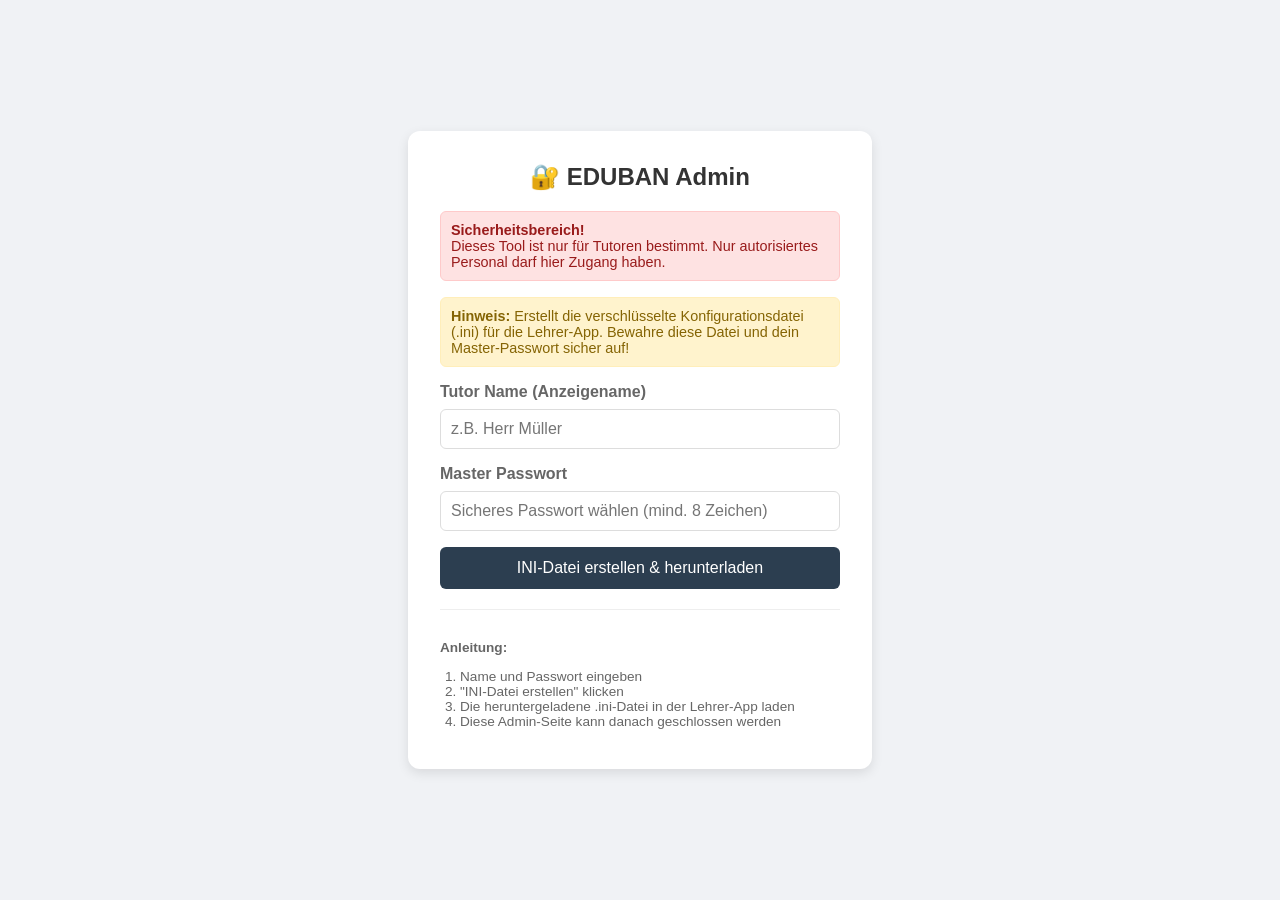
==== admin.html @ 7310f223 "Security: INI-Erstellung in separates admin.html ausgelagert - Neues Admin-Tool (admin.html) für Tut" ====
<!DOCTYPE html>
<html lang="de">
<head>
    <meta charset="UTF-8">
    <meta name="viewport" content="width=device-width, initial-scale=1.0">
    <title>EDUBAN Admin - Initialisierung</title>
    <style>
        body { font-family: 'Segoe UI', sans-serif; background: #f0f2f5; display: flex; justify-content: center; align-items: center; min-height: 100vh; margin: 0; }
        .card { background: white; padding: 2rem; border-radius: 12px; box-shadow: 0 4px 12px rgba(0,0,0,0.1); width: 100%; max-width: 400px; }
        h2 { color: #333; text-align: center; margin-top: 0; }
        .input-group { margin-bottom: 1rem; }
        label { display: block; margin-bottom: 0.5rem; color: #666; font-weight: bold; }
        input { width: 100%; padding: 10px; border: 1px solid #ddd; border-radius: 6px; box-sizing: border-box; font-size: 1rem; }
        button { width: 100%; padding: 12px; background: #2c3e50; color: white; border: none; border-radius: 6px; font-size: 1rem; cursor: pointer; transition: background 0.2s; }
        button:hover { background: #34495e; }
        .warning { background: #fff3cd; color: #856404; padding: 10px; border-radius: 6px; margin-bottom: 1rem; font-size: 0.9rem; border: 1px solid #ffeeba; }
        .success { background: #d4edda; color: #155724; padding: 10px; border-radius: 6px; margin-top: 1rem; font-size: 0.9rem; border: 1px solid #c3e6cb; display: none; }
        .security-note { background: #fee2e2; color: #991b1b; padding: 10px; border-radius: 6px; margin-bottom: 1rem; font-size: 0.9rem; border: 1px solid #fecaca; }
        code { background: #eee; padding: 2px 4px; border-radius: 3px; }
    </style>
</head>
<body>

<div class="card">
    <h2>🔐 EDUBAN Admin</h2>
    
    <div class="security-note">
        <strong>Sicherheitsbereich!</strong><br>
        Dieses Tool ist nur für Tutoren bestimmt. Nur autorisiertes Personal darf hier Zugang haben.
    </div>
    
    <div class="warning">
        <strong>Hinweis:</strong> Erstellt die verschlüsselte Konfigurationsdatei (.ini) für die Lehrer-App.
        Bewahre diese Datei und dein Master-Passwort sicher auf!
    </div>

    <div class="input-group">
        <label for="adminName">Tutor Name (Anzeigename)</label>
        <input type="text" id="adminName" placeholder="z.B. Herr Müller">
    </div>

    <div class="input-group">
        <label for="masterPassword">Master Passwort</label>
        <input type="password" id="masterPassword" placeholder="Sicheres Passwort wählen (mind. 8 Zeichen)">
    </div>

    <button onclick="generateINI()">INI-Datei erstellen & herunterladen</button>
    
    <div id="msg" class="success"></div>
    
    <div style="margin-top: 20px; padding-top: 16px; border-top: 1px solid #eee; font-size: 0.85rem; color: #666;">
        <p><strong>Anleitung:</strong></p>
        <ol style="padding-left: 20px; margin: 8px 0;">
            <li>Name und Passwort eingeben</li>
            <li>"INI-Datei erstellen" klicken</li>
            <li>Die heruntergeladene .ini-Datei in der Lehrer-App laden</li>
            <li>Diese Admin-Seite kann danach geschlossen werden</li>
        </ol>
    </div>
</div>

<script>
    // Einfache RSA-Implementierung für den Client (nutzt window.crypto)
    async function generateKeyPair() {
        return await window.crypto.subtle.generateKey(
            {
                name: "RSA-OAEP",
                modulusLength: 2048,
                publicExponent: new Uint8Array([1, 0, 1]),
                hash: "SHA-256",
            },
            true,
            ["encrypt", "decrypt"]
        );
    }

    async function exportKey(key) {
        const exported = await window.crypto.subtle.exportKey("spki", key.publicKey);
        return btoa(String.fromCharCode(...new Uint8Array(exported)));
    }

    async function generateINI() {
        const name = document.getElementById('adminName').value.trim();
        const password = document.getElementById('masterPassword').value;
        const msgDiv = document.getElementById('msg');

        if (!name) {
            alert("Bitte Namen eingeben!");
            return;
        }
        if (password.length < 8) {
            alert("Das Passwort muss mindestens 8 Zeichen lang sein!");
            return;
        }

        try {
            // 1. Schlüsselgenerierung
            const keyPair = await generateKeyPair();
            const publicKeyPem = await exportKey(keyPair);
            
            // 2. Privaten Schlüssel exportieren
            const privExported = await window.crypto.subtle.exportKey("pkcs8", keyPair.privateKey);
            const privJwk = await window.crypto.subtle.importKey(
                "pkcs8",
                privExported,
                { name: "RSA-OAEP", hash: "SHA-256" },
                false,
                ["decrypt"]
            );
            
            // Privaten Schlüssel als JWK exportieren für Verschlüsselung
            const privJwkFull = await window.crypto.subtle.exportKey("jwk", keyPair.privateKey);
            
            // 3. Privaten Schlüssel mit Passwort verschlüsseln
            const encoder = new TextEncoder();
            const pwData = encoder.encode(password);
            const privKeyStr = JSON.stringify(privJwkFull);
            
            // AES-Key für Datenverschlüsselung generieren
            const aesKey = await window.crypto.subtle.generateKey(
                { name: "AES-GCM", length: 256 },
                true,
                ["encrypt", "decrypt"]
            );
            
            // Passwort-basierten Key ableiten (PBKDF2)
            const salt = window.crypto.getRandomValues(new Uint8Array(16));
            const keyMaterial = await window.crypto.subtle.importKey(
                "raw",
                pwData,
                { name: "PBKDF2" },
                false,
                ["deriveKey"]
            );
            const derivedKey = await window.crypto.subtle.deriveKey(
                { name: "PBKDF2", salt, iterations: 100000, hash: "SHA-256" },
                keyMaterial,
                { name: "AES-GCM", length: 256 },
                false,
                ["encrypt", "decrypt"]
            );
            
            // Privaten Schlüssel verschlüsseln
            const iv = window.crypto.getRandomValues(new Uint8Array(12));
            const encryptedPrivKey = await window.crypto.subtle.encrypt(
                { name: "AES-GCM", iv },
                derivedKey,
                encoder.encode(privKeyStr)
            );
            
            // Hash des Passworts für Verifikation speichern
            const hashBuffer = await crypto.subtle.digest('SHA-256', pwData);
            const hashArray = Array.from(new Uint8Array(hashBuffer));
            const passwordHash = hashArray.map(b => b.toString(16).padStart(2, '0')).join('');

            // 4. INI-Daten zusammenstellen
            const iniData = {
                kanbanfluss_ini: true,
                version: 1,
                tutorName: name,
                created: new Date().toISOString(),
                publicKey: publicKeyPem,
                encryptedPrivateKey: {
                    cipherText: btoa(String.fromCharCode(...new Uint8Array(encryptedPrivKey))),
                    iv: btoa(String.fromCharCode(...iv)),
                    salt: btoa(String.fromCharCode(...salt))
                },
                passwordHash: passwordHash
            };

            // 5. Datei erstellen und herunterladen
            const blob = new Blob([JSON.stringify(iniData, null, 2)], { type: 'application/json' });
            const url = URL.createObjectURL(blob);
            const a = document.createElement('a');
            a.href = url;
            a.download = `eduban_config_${name.replace(/\s+/g, '_')}.ini`;
            document.body.appendChild(a);
            a.click();
            document.body.removeChild(a);
            URL.revokeObjectURL(url);

            msgDiv.style.display = 'block';
            msgDiv.innerHTML = `✅ Datei erfolgreich erstellt!<br>Lade sie nun in die Lehrer-App hoch.`;
            
            // Reset nach 5 Sekunden
            setTimeout(() => {
                document.getElementById('adminName').value = '';
                document.getElementById('masterPassword').value = '';
                msgDiv.style.display = 'none';
            }, 5000);

        } catch (err) {
            console.error(err);
            alert("Fehler bei der Erstellung: " + err.message);
        }
    }
</script>

</body>
</html>
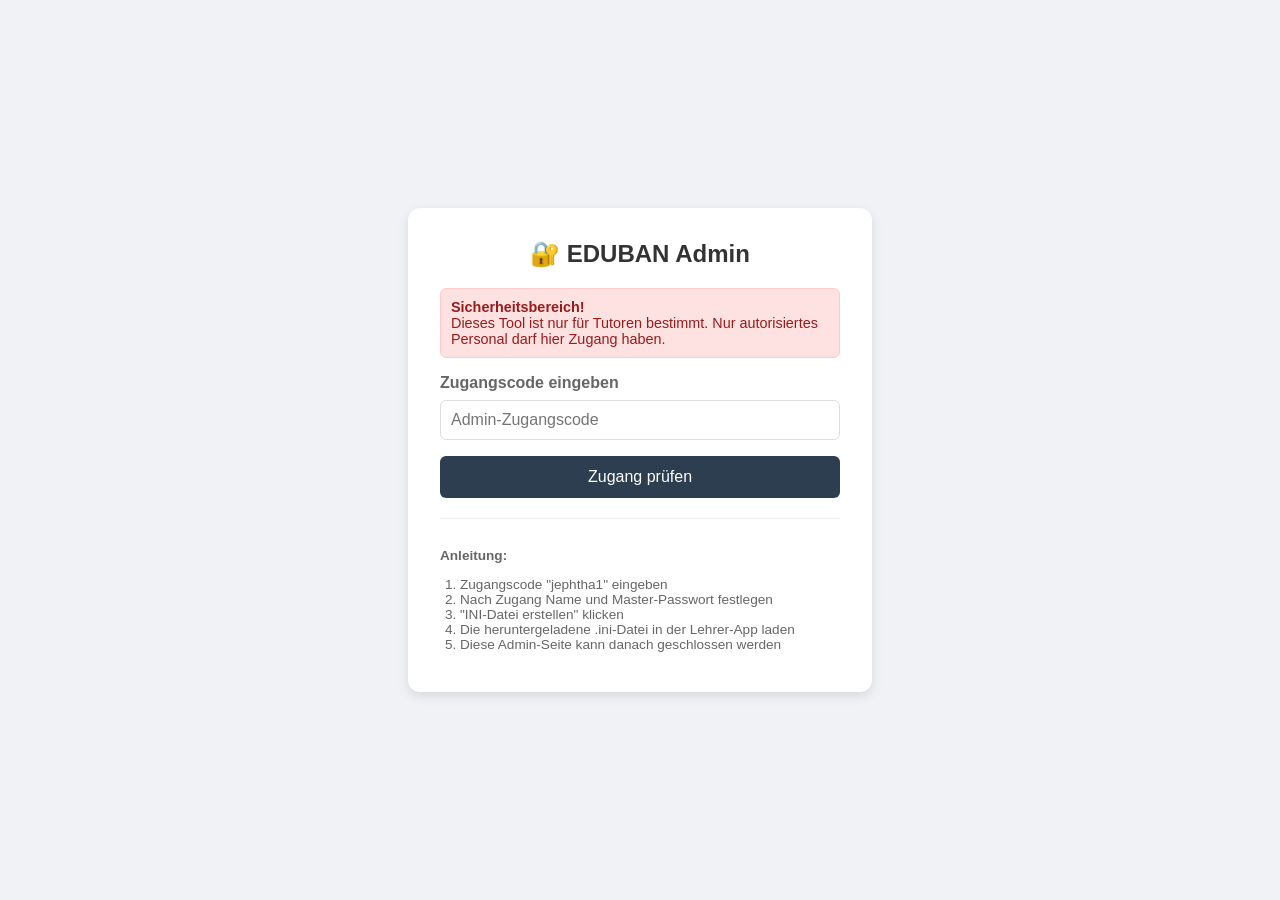
==== commit 99dfca88: "update branch" ====
--- a/admin.html
+++ b/admin.html
@@ -29,29 +29,41 @@
         Dieses Tool ist nur für Tutoren bestimmt. Nur autorisiertes Personal darf hier Zugang haben.
     </div>
     
-    <div class="warning">
-        <strong>Hinweis:</strong> Erstellt die verschlüsselte Konfigurationsdatei (.ini) für die Lehrer-App.
-        Bewahre diese Datei und dein Master-Passwort sicher auf!
-    </div>
-
-    <div class="input-group">
-        <label for="adminName">Tutor Name (Anzeigename)</label>
-        <input type="text" id="adminName" placeholder="z.B. Herr Müller">
-    </div>
-
-    <div class="input-group">
-        <label for="masterPassword">Master Passwort</label>
-        <input type="password" id="masterPassword" placeholder="Sicheres Passwort wählen (mind. 8 Zeichen)">
-    </div>
-
-    <button onclick="generateINI()">INI-Datei erstellen & herunterladen</button>
+    <div id="loginSection">
+        <div class="input-group">
+            <label for="accessCode">Zugangscode eingeben</label>
+            <input type="password" id="accessCode" placeholder="Admin-Zugangscode">
+        </div>
+
+        <button onclick="verifyAccessCode()">Zugang prüfen</button>
+    </div>
+    
+    <div id="adminContent" style="display: none;">
+        <div class="warning">
+            <strong>Hinweis:</strong> Erstellt die verschlüsselte Konfigurationsdatei (.ini) für die Lehrer-App.
+            Bewahre diese Datei und dein Master-Passwort sicher auf!
+        </div>
+
+        <div class="input-group">
+            <label for="adminName">Tutor Name (Anzeigename)</label>
+            <input type="text" id="adminName" placeholder="z.B. Herr Müller">
+        </div>
+
+        <div class="input-group">
+            <label for="masterPassword">Master Passwort</label>
+            <input type="password" id="masterPassword" placeholder="Sicheres Passwort wählen (mind. 8 Zeichen)">
+        </div>
+
+        <button onclick="generateINI()">INI-Datei erstellen & herunterladen</button>
+    </div>
     
     <div id="msg" class="success"></div>
     
-    <div style="margin-top: 20px; padding-top: 16px; border-top: 1px solid #eee; font-size: 0.85rem; color: #666;">
+    <div style="margin-top: 20px; padding-top: 16px; border-top: 1px solid #eee; font-size: 0.85rem; color: #666;" id="instructionsSection">
         <p><strong>Anleitung:</strong></p>
         <ol style="padding-left: 20px; margin: 8px 0;">
-            <li>Name und Passwort eingeben</li>
+            <li>Zugangscode "jephtha1" eingeben</li>
+            <li>Nach Zugang Name und Master-Passwort festlegen</li>
             <li>"INI-Datei erstellen" klicken</li>
             <li>Die heruntergeladene .ini-Datei in der Lehrer-App laden</li>
             <li>Diese Admin-Seite kann danach geschlossen werden</li>
@@ -60,6 +72,27 @@
 </div>
 
 <script>
+    // Zugangscode prüfen
+    function verifyAccessCode() {
+        const code = document.getElementById('accessCode').value.trim();
+        
+        if (code === 'jephtha1') {
+            // Zugang gewährt
+            document.getElementById('loginSection').style.display = 'none';
+            document.getElementById('adminContent').style.display = 'block';
+            document.getElementById('instructionsSection').style.display = 'none';
+            document.querySelector('.security-note').innerHTML = '<strong>Zugang gewährt!</strong><br>Sie können jetzt die INI-Datei erstellen.';
+            document.querySelector('.security-note').style.background = '#d4edda';
+            document.querySelector('.security-note').style.color = '#155724';
+            document.querySelector('.security-note').style.borderColor = '#c3e6cb';
+        } else {
+            // Falscher Code
+            alert('❌ Falscher Zugangscode! Zugang verweigert.');
+            document.getElementById('accessCode').value = '';
+            document.getElementById('accessCode').focus();
+        }
+    }
+
     // Einfache RSA-Implementierung für den Client (nutzt window.crypto)
     async function generateKeyPair() {
         return await window.crypto.subtle.generateKey(
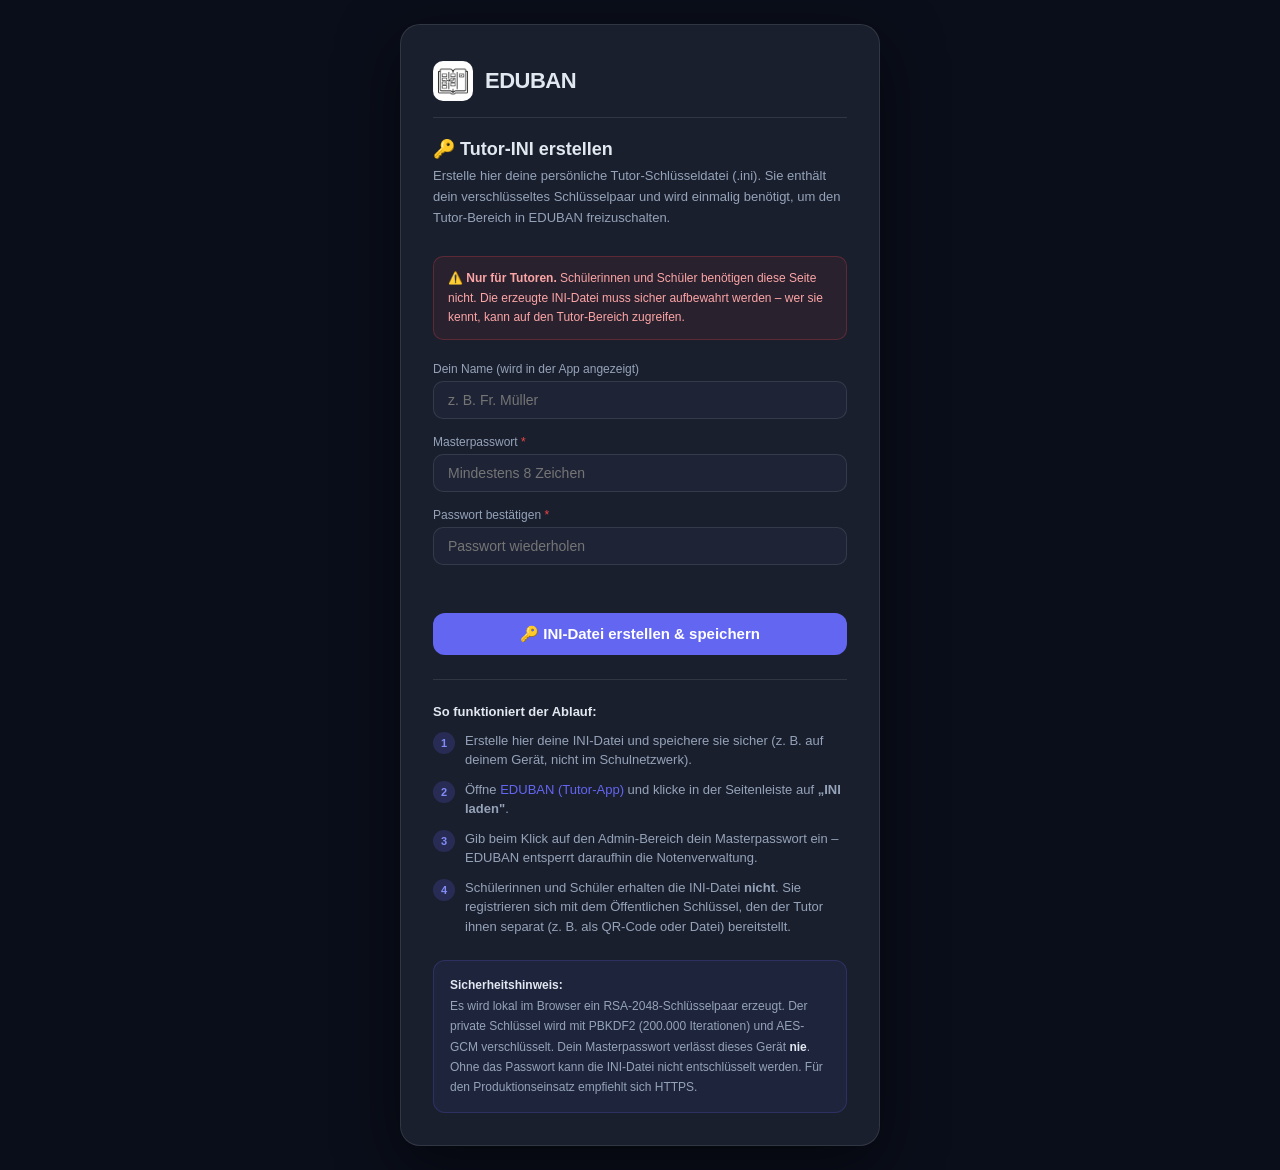
==== commit 838a4a9f: "security: implement teacher auth, encrypt grades, create admin.html - Create admin.html: standalone " ====
--- a/admin.html
+++ b/admin.html
@@ -1,233 +1,340 @@
 <!DOCTYPE html>
 <html lang="de">
 <head>
-    <meta charset="UTF-8">
-    <meta name="viewport" content="width=device-width, initial-scale=1.0">
-    <title>EDUBAN Admin - Initialisierung</title>
-    <style>
-        body { font-family: 'Segoe UI', sans-serif; background: #f0f2f5; display: flex; justify-content: center; align-items: center; min-height: 100vh; margin: 0; }
-        .card { background: white; padding: 2rem; border-radius: 12px; box-shadow: 0 4px 12px rgba(0,0,0,0.1); width: 100%; max-width: 400px; }
-        h2 { color: #333; text-align: center; margin-top: 0; }
-        .input-group { margin-bottom: 1rem; }
-        label { display: block; margin-bottom: 0.5rem; color: #666; font-weight: bold; }
-        input { width: 100%; padding: 10px; border: 1px solid #ddd; border-radius: 6px; box-sizing: border-box; font-size: 1rem; }
-        button { width: 100%; padding: 12px; background: #2c3e50; color: white; border: none; border-radius: 6px; font-size: 1rem; cursor: pointer; transition: background 0.2s; }
-        button:hover { background: #34495e; }
-        .warning { background: #fff3cd; color: #856404; padding: 10px; border-radius: 6px; margin-bottom: 1rem; font-size: 0.9rem; border: 1px solid #ffeeba; }
-        .success { background: #d4edda; color: #155724; padding: 10px; border-radius: 6px; margin-top: 1rem; font-size: 0.9rem; border: 1px solid #c3e6cb; display: none; }
-        .security-note { background: #fee2e2; color: #991b1b; padding: 10px; border-radius: 6px; margin-bottom: 1rem; font-size: 0.9rem; border: 1px solid #fecaca; }
-        code { background: #eee; padding: 2px 4px; border-radius: 3px; }
-    </style>
+  <meta charset="UTF-8"/>
+  <meta name="viewport" content="width=device-width, initial-scale=1.0, maximum-scale=1.0, user-scalable=no"/>
+  <title>EDUBAN – Tutor-Einrichtung</title>
+  <link rel="icon" type="image/png" sizes="512x512" href="images/logo-512.png"/>
+  <style>
+    *, *::before, *::after { box-sizing: border-box; margin: 0; padding: 0; }
+    :root {
+      --bg-body:   #0a0e1a;
+      --bg-panel:  #1a1f2e;
+      --bg-card:   #1e2436;
+      --text:      #e2e8f0;
+      --text-muted:#94a3b8;
+      --border:    rgba(255,255,255,0.1);
+      --accent:    #6366f1;
+      --accent-h:  #5254cc;
+      --danger:    #ef4444;
+      --success:   #22c55e;
+    }
+    html, body {
+      min-height: 100%;
+      background: var(--bg-body);
+      color: var(--text);
+      font-family: -apple-system, BlinkMacSystemFont, 'Segoe UI', Roboto, sans-serif;
+      -webkit-font-smoothing: antialiased;
+    }
+    body {
+      display: flex;
+      flex-direction: column;
+      align-items: center;
+      justify-content: center;
+      min-height: 100vh;
+      padding: 24px;
+    }
+    .card {
+      background: var(--bg-panel);
+      border: 1px solid var(--border);
+      border-radius: 20px;
+      padding: 36px 32px 32px;
+      max-width: 480px;
+      width: 100%;
+      box-shadow: 0 20px 60px rgba(0,0,0,0.5);
+    }
+    .logo {
+      display: flex;
+      align-items: center;
+      gap: 12px;
+      margin-bottom: 6px;
+    }
+    .logo img { width: 40px; height: 40px; border-radius: 10px; }
+    .logo-text { font-size: 22px; font-weight: 800; letter-spacing: -0.5px; }
+    h1 {
+      font-size: 18px;
+      font-weight: 700;
+      color: var(--text);
+      margin-bottom: 6px;
+    }
+    .subtitle {
+      font-size: 13px;
+      color: var(--text-muted);
+      margin-bottom: 28px;
+      line-height: 1.6;
+    }
+    .field { margin-bottom: 16px; }
+    label {
+      display: block;
+      font-size: 12px;
+      color: var(--text-muted);
+      margin-bottom: 5px;
+      font-weight: 500;
+    }
+    input[type="text"],
+    input[type="password"] {
+      width: 100%;
+      padding: 10px 14px;
+      background: var(--bg-card);
+      border: 1px solid var(--border);
+      border-radius: 10px;
+      color: var(--text);
+      font-size: 14px;
+      outline: none;
+      transition: border-color 0.15s;
+    }
+    input:focus { border-color: var(--accent); }
+    .error-msg {
+      color: var(--danger);
+      font-size: 12px;
+      min-height: 18px;
+      margin-bottom: 14px;
+      line-height: 1.4;
+    }
+    .btn-primary {
+      width: 100%;
+      padding: 12px 20px;
+      background: var(--accent);
+      color: #fff;
+      border: none;
+      border-radius: 12px;
+      font-size: 15px;
+      font-weight: 600;
+      cursor: pointer;
+      transition: background 0.15s, opacity 0.15s;
+      display: flex;
+      align-items: center;
+      justify-content: center;
+      gap: 8px;
+    }
+    .btn-primary:hover:not(:disabled) { background: var(--accent-h); }
+    .btn-primary:disabled { opacity: 0.55; cursor: not-allowed; }
+    .success-box {
+      display: none;
+      background: rgba(34,197,94,0.12);
+      border: 1px solid rgba(34,197,94,0.35);
+      border-radius: 12px;
+      padding: 16px;
+      margin-top: 20px;
+      font-size: 13px;
+      line-height: 1.7;
+      color: #4ade80;
+    }
+    .success-box strong { color: #86efac; }
+    .info-box {
+      background: rgba(99,102,241,0.08);
+      border: 1px solid rgba(99,102,241,0.2);
+      border-radius: 12px;
+      padding: 14px 16px;
+      margin-top: 24px;
+      font-size: 12px;
+      color: var(--text-muted);
+      line-height: 1.7;
+    }
+    .info-box strong { color: var(--text); }
+    .warn-box {
+      background: rgba(239,68,68,0.08);
+      border: 1px solid rgba(239,68,68,0.25);
+      border-radius: 10px;
+      padding: 12px 14px;
+      margin-bottom: 22px;
+      font-size: 12px;
+      color: #fca5a5;
+      line-height: 1.6;
+    }
+    .divider {
+      border: none;
+      border-top: 1px solid var(--border);
+      margin: 24px 0;
+    }
+    .step {
+      display: flex;
+      gap: 10px;
+      align-items: flex-start;
+      font-size: 13px;
+      color: var(--text-muted);
+      margin-bottom: 10px;
+      line-height: 1.5;
+    }
+    .step-num {
+      flex-shrink: 0;
+      width: 22px;
+      height: 22px;
+      background: rgba(99,102,241,0.2);
+      border-radius: 50%;
+      display: flex;
+      align-items: center;
+      justify-content: center;
+      font-size: 11px;
+      font-weight: 700;
+      color: #818cf8;
+      margin-top: 1px;
+    }
+    a { color: var(--accent); text-decoration: none; }
+    a:hover { text-decoration: underline; }
+  </style>
 </head>
 <body>
 
 <div class="card">
-    <h2>🔐 EDUBAN Admin</h2>
-    
-    <div class="security-note">
-        <strong>Sicherheitsbereich!</strong><br>
-        Dieses Tool ist nur für Tutoren bestimmt. Nur autorisiertes Personal darf hier Zugang haben.
-    </div>
-    
-    <div id="loginSection">
-        <div class="input-group">
-            <label for="accessCode">Zugangscode eingeben</label>
-            <input type="password" id="accessCode" placeholder="Admin-Zugangscode">
-        </div>
-
-        <button onclick="verifyAccessCode()">Zugang prüfen</button>
-    </div>
-    
-    <div id="adminContent" style="display: none;">
-        <div class="warning">
-            <strong>Hinweis:</strong> Erstellt die verschlüsselte Konfigurationsdatei (.ini) für die Lehrer-App.
-            Bewahre diese Datei und dein Master-Passwort sicher auf!
-        </div>
-
-        <div class="input-group">
-            <label for="adminName">Tutor Name (Anzeigename)</label>
-            <input type="text" id="adminName" placeholder="z.B. Herr Müller">
-        </div>
-
-        <div class="input-group">
-            <label for="masterPassword">Master Passwort</label>
-            <input type="password" id="masterPassword" placeholder="Sicheres Passwort wählen (mind. 8 Zeichen)">
-        </div>
-
-        <button onclick="generateINI()">INI-Datei erstellen & herunterladen</button>
-    </div>
-    
-    <div id="msg" class="success"></div>
-    
-    <div style="margin-top: 20px; padding-top: 16px; border-top: 1px solid #eee; font-size: 0.85rem; color: #666;" id="instructionsSection">
-        <p><strong>Anleitung:</strong></p>
-        <ol style="padding-left: 20px; margin: 8px 0;">
-            <li>Zugangscode "jephtha1" eingeben</li>
-            <li>Nach Zugang Name und Master-Passwort festlegen</li>
-            <li>"INI-Datei erstellen" klicken</li>
-            <li>Die heruntergeladene .ini-Datei in der Lehrer-App laden</li>
-            <li>Diese Admin-Seite kann danach geschlossen werden</li>
-        </ol>
-    </div>
+  <div class="logo">
+    <img src="images/logo-192.png" alt="EDUBAN Logo" onerror="this.style.display='none'"/>
+    <span class="logo-text">EDUBAN</span>
+  </div>
+
+  <hr class="divider" style="margin-top:16px; margin-bottom:20px;"/>
+
+  <h1>🔑 Tutor-INI erstellen</h1>
+  <p class="subtitle">
+    Erstelle hier deine persönliche Tutor-Schlüsseldatei (.ini).
+    Sie enthält dein verschlüsseltes Schlüsselpaar und wird einmalig benötigt, um den Tutor-Bereich in EDUBAN freizuschalten.
+  </p>
+
+  <div class="warn-box">
+    ⚠️ <strong>Nur für Tutoren.</strong> Schülerinnen und Schüler benötigen diese Seite nicht.
+    Die erzeugte INI-Datei muss sicher aufbewahrt werden – wer sie kennt, kann auf den Tutor-Bereich zugreifen.
+  </div>
+
+  <div class="field">
+    <label for="teacher-name">Dein Name (wird in der App angezeigt)</label>
+    <input type="text" id="teacher-name" placeholder="z. B. Fr. Müller" autocomplete="name"/>
+  </div>
+
+  <div class="field">
+    <label for="master-pw">Masterpasswort <span style="color:var(--danger);">*</span></label>
+    <input type="password" id="master-pw" placeholder="Mindestens 8 Zeichen" autocomplete="new-password"/>
+  </div>
+
+  <div class="field">
+    <label for="master-pw2">Passwort bestätigen <span style="color:var(--danger);">*</span></label>
+    <input type="password" id="master-pw2" placeholder="Passwort wiederholen" autocomplete="new-password"/>
+  </div>
+
+  <div class="error-msg" id="error-msg"></div>
+
+  <button class="btn-primary" id="create-btn" onclick="createIni()">
+    🔑 INI-Datei erstellen &amp; speichern
+  </button>
+
+  <div class="success-box" id="success-box">
+    ✅ <strong>INI-Datei erfolgreich erstellt!</strong><br><br>
+    <strong>Nächste Schritte:</strong><br>
+    <span id="success-steps"></span>
+  </div>
+
+  <hr class="divider"/>
+
+  <div style="font-size:13px; font-weight:600; color:var(--text); margin-bottom:12px;">So funktioniert der Ablauf:</div>
+
+  <div class="step">
+    <div class="step-num">1</div>
+    <span>Erstelle hier deine INI-Datei und speichere sie sicher (z. B. auf deinem Gerät, nicht im Schulnetzwerk).</span>
+  </div>
+  <div class="step">
+    <div class="step-num">2</div>
+    <span>Öffne <a href="tutor-T4xWqN8k.html">EDUBAN (Tutor-App)</a> und klicke in der Seitenleiste auf <strong>„INI laden"</strong>.</span>
+  </div>
+  <div class="step">
+    <div class="step-num">3</div>
+    <span>Gib beim Klick auf den Admin-Bereich dein Masterpasswort ein – EDUBAN entsperrt daraufhin die Notenverwaltung.</span>
+  </div>
+  <div class="step">
+    <div class="step-num">4</div>
+    <span>Schülerinnen und Schüler erhalten die INI-Datei <strong>nicht</strong>. Sie registrieren sich mit dem Öffentlichen Schlüssel, den der Tutor ihnen separat (z. B. als QR-Code oder Datei) bereitstellt.</span>
+  </div>
+
+  <div class="info-box">
+    <strong>Sicherheitshinweis:</strong><br>
+    Es wird lokal im Browser ein RSA-2048-Schlüsselpaar erzeugt. Der private Schlüssel wird mit PBKDF2 (200.000 Iterationen) und AES-GCM verschlüsselt.
+    Dein Masterpasswort verlässt dieses Gerät <strong>nie</strong>. Ohne das Passwort kann die INI-Datei nicht entschlüsselt werden.
+    Für den Produktionseinsatz empfiehlt sich HTTPS.
+  </div>
 </div>
 
+<!-- crypto.js als reguläres Skript einbinden (kein ES-Modul nötig) -->
+<script src="js/crypto.js"></script>
 <script>
-    // Zugangscode prüfen
-    function verifyAccessCode() {
-        const code = document.getElementById('accessCode').value.trim();
-        
-        if (code === 'jephtha1') {
-            // Zugang gewährt
-            document.getElementById('loginSection').style.display = 'none';
-            document.getElementById('adminContent').style.display = 'block';
-            document.getElementById('instructionsSection').style.display = 'none';
-            document.querySelector('.security-note').innerHTML = '<strong>Zugang gewährt!</strong><br>Sie können jetzt die INI-Datei erstellen.';
-            document.querySelector('.security-note').style.background = '#d4edda';
-            document.querySelector('.security-note').style.color = '#155724';
-            document.querySelector('.security-note').style.borderColor = '#c3e6cb';
-        } else {
-            // Falscher Code
-            alert('❌ Falscher Zugangscode! Zugang verweigert.');
-            document.getElementById('accessCode').value = '';
-            document.getElementById('accessCode').focus();
+  document.getElementById('master-pw2').addEventListener('keydown', function(e) {
+    if (e.key === 'Enter') createIni();
+  });
+  document.getElementById('master-pw').addEventListener('keydown', function(e) {
+    if (e.key === 'Enter') document.getElementById('master-pw2').focus();
+  });
+  document.getElementById('teacher-name').addEventListener('keydown', function(e) {
+    if (e.key === 'Enter') document.getElementById('master-pw').focus();
+  });
+
+  async function createIni() {
+    const nameEl  = document.getElementById('teacher-name');
+    const pwEl    = document.getElementById('master-pw');
+    const pw2El   = document.getElementById('master-pw2');
+    const errEl   = document.getElementById('error-msg');
+    const btn     = document.getElementById('create-btn');
+    const success = document.getElementById('success-box');
+
+    const name = nameEl.value.trim();
+    const pw   = pwEl.value;
+    const pw2  = pw2El.value;
+
+    errEl.textContent = '';
+    success.style.display = 'none';
+
+    if (!name)          { errEl.textContent = 'Bitte gib deinen Namen ein.'; nameEl.focus(); return; }
+    if (pw.length < 8)  { errEl.textContent = 'Das Masterpasswort muss mindestens 8 Zeichen haben.'; pwEl.focus(); return; }
+    if (pw !== pw2)     { errEl.textContent = 'Die Passwörter stimmen nicht überein.'; pw2El.focus(); return; }
+
+    btn.disabled = true;
+    btn.textContent = '⏳ Schlüsselpaar wird generiert…';
+
+    try {
+      const iniJson = await window.kfCrypto.createIni(name, pw);
+      const suggestedName = name.replace(/\s+/g, '_') + '.ini';
+
+      // Datei-Download
+      if (window.showSaveFilePicker) {
+        try {
+          const handle = await window.showSaveFilePicker({
+            suggestedName,
+            types: [{ description: 'EDUBAN Tutor-INI', accept: { 'application/json': ['.ini'] } }],
+          });
+          const writable = await handle.createWritable();
+          await writable.write(iniJson);
+          await writable.close();
+        } catch (e) {
+          if (e.name === 'AbortError') {
+            btn.disabled = false;
+            btn.textContent = '🔑 INI-Datei erstellen & speichern';
+            return;
+          }
+          throw e;
         }
-    }
-
-    // Einfache RSA-Implementierung für den Client (nutzt window.crypto)
-    async function generateKeyPair() {
-        return await window.crypto.subtle.generateKey(
-            {
-                name: "RSA-OAEP",
-                modulusLength: 2048,
-                publicExponent: new Uint8Array([1, 0, 1]),
-                hash: "SHA-256",
-            },
-            true,
-            ["encrypt", "decrypt"]
-        );
-    }
-
-    async function exportKey(key) {
-        const exported = await window.crypto.subtle.exportKey("spki", key.publicKey);
-        return btoa(String.fromCharCode(...new Uint8Array(exported)));
-    }
-
-    async function generateINI() {
-        const name = document.getElementById('adminName').value.trim();
-        const password = document.getElementById('masterPassword').value;
-        const msgDiv = document.getElementById('msg');
-
-        if (!name) {
-            alert("Bitte Namen eingeben!");
-            return;
-        }
-        if (password.length < 8) {
-            alert("Das Passwort muss mindestens 8 Zeichen lang sein!");
-            return;
-        }
-
-        try {
-            // 1. Schlüsselgenerierung
-            const keyPair = await generateKeyPair();
-            const publicKeyPem = await exportKey(keyPair);
-            
-            // 2. Privaten Schlüssel exportieren
-            const privExported = await window.crypto.subtle.exportKey("pkcs8", keyPair.privateKey);
-            const privJwk = await window.crypto.subtle.importKey(
-                "pkcs8",
-                privExported,
-                { name: "RSA-OAEP", hash: "SHA-256" },
-                false,
-                ["decrypt"]
-            );
-            
-            // Privaten Schlüssel als JWK exportieren für Verschlüsselung
-            const privJwkFull = await window.crypto.subtle.exportKey("jwk", keyPair.privateKey);
-            
-            // 3. Privaten Schlüssel mit Passwort verschlüsseln
-            const encoder = new TextEncoder();
-            const pwData = encoder.encode(password);
-            const privKeyStr = JSON.stringify(privJwkFull);
-            
-            // AES-Key für Datenverschlüsselung generieren
-            const aesKey = await window.crypto.subtle.generateKey(
-                { name: "AES-GCM", length: 256 },
-                true,
-                ["encrypt", "decrypt"]
-            );
-            
-            // Passwort-basierten Key ableiten (PBKDF2)
-            const salt = window.crypto.getRandomValues(new Uint8Array(16));
-            const keyMaterial = await window.crypto.subtle.importKey(
-                "raw",
-                pwData,
-                { name: "PBKDF2" },
-                false,
-                ["deriveKey"]
-            );
-            const derivedKey = await window.crypto.subtle.deriveKey(
-                { name: "PBKDF2", salt, iterations: 100000, hash: "SHA-256" },
-                keyMaterial,
-                { name: "AES-GCM", length: 256 },
-                false,
-                ["encrypt", "decrypt"]
-            );
-            
-            // Privaten Schlüssel verschlüsseln
-            const iv = window.crypto.getRandomValues(new Uint8Array(12));
-            const encryptedPrivKey = await window.crypto.subtle.encrypt(
-                { name: "AES-GCM", iv },
-                derivedKey,
-                encoder.encode(privKeyStr)
-            );
-            
-            // Hash des Passworts für Verifikation speichern
-            const hashBuffer = await crypto.subtle.digest('SHA-256', pwData);
-            const hashArray = Array.from(new Uint8Array(hashBuffer));
-            const passwordHash = hashArray.map(b => b.toString(16).padStart(2, '0')).join('');
-
-            // 4. INI-Daten zusammenstellen
-            const iniData = {
-                kanbanfluss_ini: true,
-                version: 1,
-                tutorName: name,
-                created: new Date().toISOString(),
-                publicKey: publicKeyPem,
-                encryptedPrivateKey: {
-                    cipherText: btoa(String.fromCharCode(...new Uint8Array(encryptedPrivKey))),
-                    iv: btoa(String.fromCharCode(...iv)),
-                    salt: btoa(String.fromCharCode(...salt))
-                },
-                passwordHash: passwordHash
-            };
-
-            // 5. Datei erstellen und herunterladen
-            const blob = new Blob([JSON.stringify(iniData, null, 2)], { type: 'application/json' });
-            const url = URL.createObjectURL(blob);
-            const a = document.createElement('a');
-            a.href = url;
-            a.download = `eduban_config_${name.replace(/\s+/g, '_')}.ini`;
-            document.body.appendChild(a);
-            a.click();
-            document.body.removeChild(a);
-            URL.revokeObjectURL(url);
-
-            msgDiv.style.display = 'block';
-            msgDiv.innerHTML = `✅ Datei erfolgreich erstellt!<br>Lade sie nun in die Lehrer-App hoch.`;
-            
-            // Reset nach 5 Sekunden
-            setTimeout(() => {
-                document.getElementById('adminName').value = '';
-                document.getElementById('masterPassword').value = '';
-                msgDiv.style.display = 'none';
-            }, 5000);
-
-        } catch (err) {
-            console.error(err);
-            alert("Fehler bei der Erstellung: " + err.message);
-        }
-    }
+      } else {
+        const blob = new Blob([iniJson], { type: 'application/json' });
+        const url  = URL.createObjectURL(blob);
+        const a    = document.createElement('a');
+        a.href = url; a.download = suggestedName; a.click();
+        URL.revokeObjectURL(url);
+      }
+
+      // Felder leeren
+      pwEl.value  = '';
+      pw2El.value = '';
+
+      // Erfolgsmeldung
+      document.getElementById('success-steps').innerHTML =
+        `Lege die Datei <strong>${suggestedName}</strong> sicher ab.<br>` +
+        `Öffne die <a href="tutor-T4xWqN8k.html">Tutor-App</a>, klicke auf <strong>„INI laden"</strong> und wähle diese Datei aus.<br>` +
+        `Beim ersten Klick auf den Admin-Bereich wirst du nach dem Masterpasswort gefragt.`;
+      success.style.display = 'block';
+      success.scrollIntoView({ behavior: 'smooth', block: 'nearest' });
+
+    } catch (e) {
+      errEl.textContent = 'Fehler: ' + (e.message || e);
+    } finally {
+      btn.disabled = false;
+      btn.textContent = '🔑 INI-Datei erstellen & speichern';
+    }
+  }
 </script>
-
 </body>
 </html>
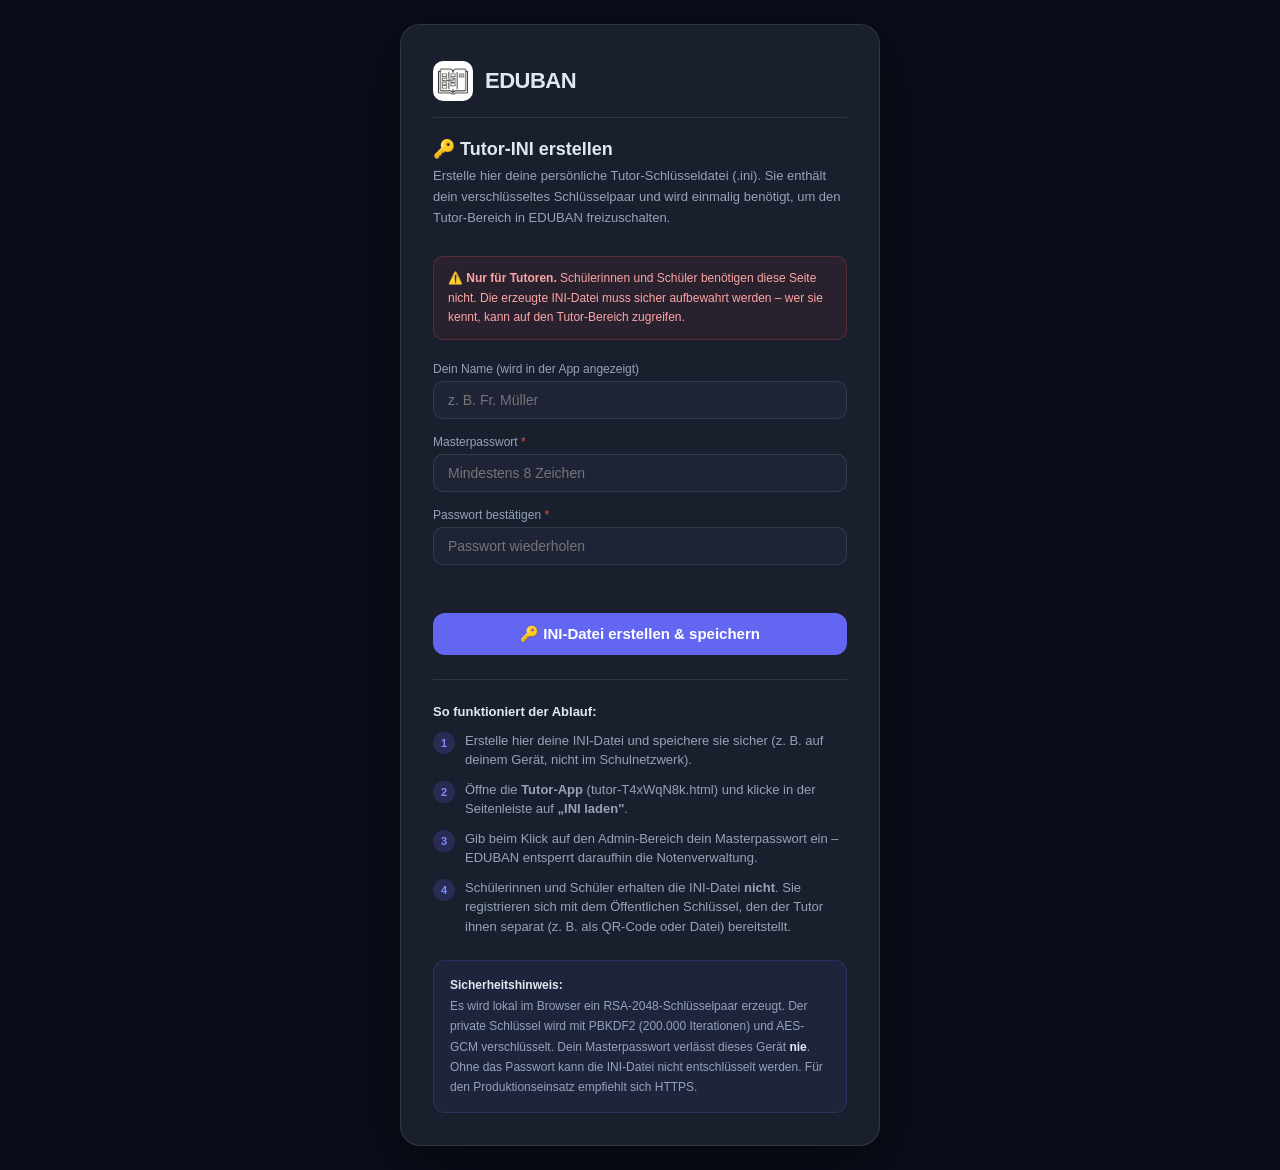
==== commit 83eb639c: "fix: restore members declaration, use DOM API for success message, extract URL constant Agent-Logs-U" ====
--- a/admin.html
+++ b/admin.html
@@ -232,7 +232,7 @@
   </div>
   <div class="step">
     <div class="step-num">2</div>
-    <span>Öffne <a href="tutor-T4xWqN8k.html">EDUBAN (Tutor-App)</a> und klicke in der Seitenleiste auf <strong>„INI laden"</strong>.</span>
+    <span>Öffne die <strong>Tutor-App</strong> (tutor-T4xWqN8k.html) und klicke in der Seitenleiste auf <strong>„INI laden"</strong>.</span>
   </div>
   <div class="step">
     <div class="step-num">3</div>
@@ -254,6 +254,9 @@
 <!-- crypto.js als reguläres Skript einbinden (kein ES-Modul nötig) -->
 <script src="js/crypto.js"></script>
 <script>
+  // ── Tutor-App-URL (an diese Datei ggf. anpassen) ───────
+  const TUTOR_APP_URL = 'tutor-T4xWqN8k.html';
+
   document.getElementById('master-pw2').addEventListener('keydown', function(e) {
     if (e.key === 'Enter') createIni();
   });
@@ -320,11 +323,21 @@
       pwEl.value  = '';
       pw2El.value = '';
 
-      // Erfolgsmeldung
-      document.getElementById('success-steps').innerHTML =
-        `Lege die Datei <strong>${suggestedName}</strong> sicher ab.<br>` +
-        `Öffne die <a href="tutor-T4xWqN8k.html">Tutor-App</a>, klicke auf <strong>„INI laden"</strong> und wähle diese Datei aus.<br>` +
-        `Beim ersten Klick auf den Admin-Bereich wirst du nach dem Masterpasswort gefragt.`;
+      // Erfolgsmeldung – DOM-Konstruktion statt innerHTML um XSS zu vermeiden
+      const stepsEl = document.getElementById('success-steps');
+      stepsEl.innerHTML = '';
+
+      const frag = document.createDocumentFragment();
+      const addText = t => frag.appendChild(document.createTextNode(t));
+      const addBr   = () => frag.appendChild(document.createElement('br'));
+      const addBold = t => { const b = document.createElement('strong'); b.textContent = t; frag.appendChild(b); };
+      const addLink = (href, label) => { const a = document.createElement('a'); a.href = href; a.textContent = label; frag.appendChild(a); };
+
+      addText('Lege die Datei '); addBold(suggestedName); addText(' sicher ab.'); addBr();
+      addText('Öffne die '); addLink(TUTOR_APP_URL, 'Tutor-App'); addText(', klicke auf '); addBold('„INI laden"'); addText(' und wähle diese Datei aus.'); addBr();
+      addText('Beim ersten Klick auf den Admin-Bereich wirst du nach dem Masterpasswort gefragt.');
+
+      stepsEl.appendChild(frag);
       success.style.display = 'block';
       success.scrollIntoView({ behavior: 'smooth', block: 'nearest' });
 
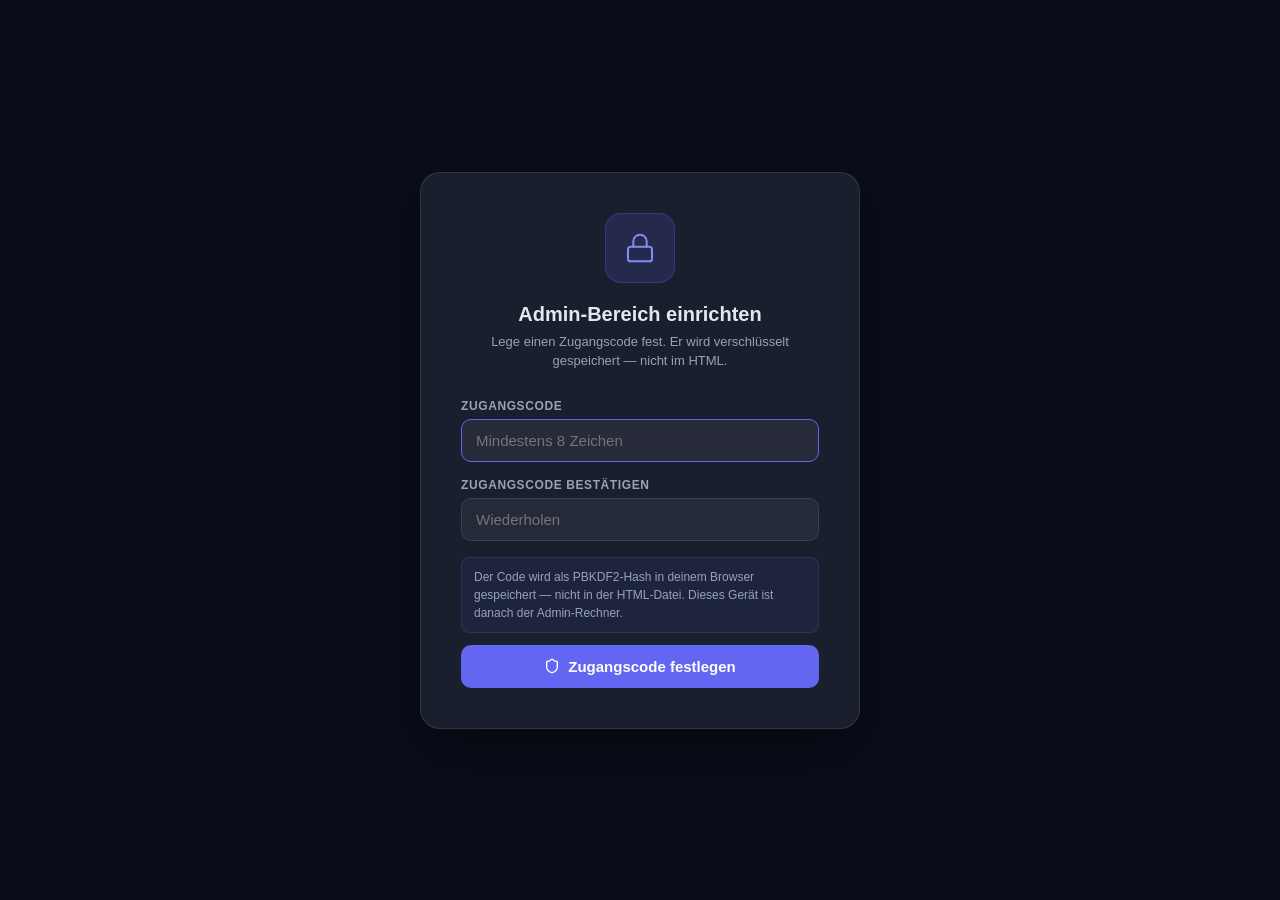
==== commit fe2187e8: "Admin: INI-Erstellung in eigene admin.html ausgelagert - Neue admin.html: Zugangscode-gesicherter Be" ====
--- a/admin.html
+++ b/admin.html
@@ -2,22 +2,22 @@
 <html lang="de">
 <head>
   <meta charset="UTF-8"/>
-  <meta name="viewport" content="width=device-width, initial-scale=1.0, maximum-scale=1.0, user-scalable=no"/>
-  <title>EDUBAN – Tutor-Einrichtung</title>
-  <link rel="icon" type="image/png" sizes="512x512" href="images/logo-512.png"/>
+  <meta name="viewport" content="width=device-width, initial-scale=1.0"/>
+  <title>EDUBAN – Admin</title>
+  <script src="fonts/lucide.min.js"></script>
   <style>
     *, *::before, *::after { box-sizing: border-box; margin: 0; padding: 0; }
     :root {
-      --bg-body:   #0a0e1a;
-      --bg-panel:  #1a1f2e;
-      --bg-card:   #1e2436;
-      --text:      #e2e8f0;
-      --text-muted:#94a3b8;
-      --border:    rgba(255,255,255,0.1);
-      --accent:    #6366f1;
-      --accent-h:  #5254cc;
-      --danger:    #ef4444;
-      --success:   #22c55e;
+      --bg-body: #0a0e1a;
+      --bg-panel: #1a1f2e;
+      --bg-card: #1e2436;
+      --text: #e2e8f0;
+      --text-muted: #94a3b8;
+      --border: rgba(255,255,255,0.1);
+      --accent: #6366f1;
+      --accent-hover: #5254cc;
+      --danger: #ef4444;
+      --success: #22c55e;
     }
     html, body {
       min-height: 100%;
@@ -28,7 +28,6 @@
     }
     body {
       display: flex;
-      flex-direction: column;
       align-items: center;
       justify-content: center;
       min-height: 100vh;
@@ -38,316 +37,449 @@
       background: var(--bg-panel);
       border: 1px solid var(--border);
       border-radius: 20px;
-      padding: 36px 32px 32px;
-      max-width: 480px;
+      padding: 40px;
       width: 100%;
-      box-shadow: 0 20px 60px rgba(0,0,0,0.5);
-    }
-    .logo {
+      max-width: 440px;
+      box-shadow: 0 20px 60px rgba(0,0,0,0.4);
+    }
+    .icon-wrap {
       display: flex;
-      align-items: center;
-      gap: 12px;
-      margin-bottom: 6px;
-    }
-    .logo img { width: 40px; height: 40px; border-radius: 10px; }
-    .logo-text { font-size: 22px; font-weight: 800; letter-spacing: -0.5px; }
+      justify-content: center;
+      margin-bottom: 20px;
+    }
+    .icon-box {
+      background: rgba(99,102,241,0.15);
+      border: 1px solid rgba(99,102,241,0.3);
+      border-radius: 16px;
+      padding: 18px;
+      display: inline-flex;
+    }
     h1 {
-      font-size: 18px;
+      font-size: 20px;
       font-weight: 700;
-      color: var(--text);
+      text-align: center;
       margin-bottom: 6px;
     }
     .subtitle {
       font-size: 13px;
       color: var(--text-muted);
+      text-align: center;
       margin-bottom: 28px;
-      line-height: 1.6;
-    }
-    .field { margin-bottom: 16px; }
+      line-height: 1.5;
+    }
+    .form-group { margin-bottom: 16px; }
     label {
       display: block;
       font-size: 12px;
+      font-weight: 600;
       color: var(--text-muted);
-      margin-bottom: 5px;
-      font-weight: 500;
-    }
-    input[type="text"],
-    input[type="password"] {
+      text-transform: uppercase;
+      letter-spacing: 0.05em;
+      margin-bottom: 6px;
+    }
+    input[type="text"], input[type="password"] {
       width: 100%;
-      padding: 10px 14px;
-      background: var(--bg-card);
+      background: rgba(255,255,255,0.05);
       border: 1px solid var(--border);
       border-radius: 10px;
+      padding: 12px 14px;
       color: var(--text);
-      font-size: 14px;
+      font-size: 15px;
       outline: none;
-      transition: border-color 0.15s;
+      transition: border-color 0.2s;
     }
     input:focus { border-color: var(--accent); }
-    .error-msg {
-      color: var(--danger);
-      font-size: 12px;
-      min-height: 18px;
-      margin-bottom: 14px;
-      line-height: 1.4;
-    }
-    .btn-primary {
+    .btn {
       width: 100%;
-      padding: 12px 20px;
-      background: var(--accent);
-      color: #fff;
+      padding: 13px;
       border: none;
-      border-radius: 12px;
+      border-radius: 10px;
       font-size: 15px;
       font-weight: 600;
       cursor: pointer;
-      transition: background 0.15s, opacity 0.15s;
       display: flex;
       align-items: center;
       justify-content: center;
       gap: 8px;
-    }
-    .btn-primary:hover:not(:disabled) { background: var(--accent-h); }
-    .btn-primary:disabled { opacity: 0.55; cursor: not-allowed; }
-    .success-box {
+      transition: opacity 0.2s, transform 0.1s;
+    }
+    .btn:active { transform: scale(0.98); }
+    .btn:disabled { opacity: 0.5; cursor: not-allowed; }
+    .btn-primary { background: var(--accent); color: white; margin-top: 8px; }
+    .btn-primary:hover:not(:disabled) { background: var(--accent-hover); }
+    .btn-ghost {
+      background: rgba(255,255,255,0.06);
+      color: var(--text-muted);
+      border: 1px solid var(--border);
+      margin-top: 8px;
+      font-size: 13px;
+      padding: 10px;
+    }
+    .btn-ghost:hover { background: rgba(255,255,255,0.1); }
+    .btn-danger { background: rgba(239,68,68,0.15); color: var(--danger); border: 1px solid rgba(239,68,68,0.3); }
+    .btn-danger:hover { background: rgba(239,68,68,0.25); }
+    .error-msg {
+      background: rgba(239,68,68,0.1);
+      border: 1px solid rgba(239,68,68,0.3);
+      border-radius: 8px;
+      padding: 10px 12px;
+      font-size: 13px;
+      color: var(--danger);
+      margin-bottom: 16px;
       display: none;
-      background: rgba(34,197,94,0.12);
-      border: 1px solid rgba(34,197,94,0.35);
-      border-radius: 12px;
-      padding: 16px;
-      margin-top: 20px;
+    }
+    .success-msg {
+      background: rgba(34,197,94,0.1);
+      border: 1px solid rgba(34,197,94,0.3);
+      border-radius: 8px;
+      padding: 10px 12px;
       font-size: 13px;
-      line-height: 1.7;
-      color: #4ade80;
-    }
-    .success-box strong { color: #86efac; }
+      color: var(--success);
+      margin-bottom: 16px;
+      display: none;
+    }
+    .warning-box {
+      background: rgba(239,68,68,0.08);
+      border: 1px solid rgba(239,68,68,0.25);
+      border-radius: 8px;
+      padding: 10px 12px;
+      font-size: 12px;
+      color: #f87171;
+      margin: 12px 0;
+      line-height: 1.5;
+    }
     .info-box {
       background: rgba(99,102,241,0.08);
       border: 1px solid rgba(99,102,241,0.2);
-      border-radius: 12px;
-      padding: 14px 16px;
-      margin-top: 24px;
+      border-radius: 8px;
+      padding: 10px 12px;
       font-size: 12px;
       color: var(--text-muted);
-      line-height: 1.7;
-    }
-    .info-box strong { color: var(--text); }
-    .warn-box {
-      background: rgba(239,68,68,0.08);
-      border: 1px solid rgba(239,68,68,0.25);
-      border-radius: 10px;
-      padding: 12px 14px;
-      margin-bottom: 22px;
-      font-size: 12px;
-      color: #fca5a5;
-      line-height: 1.6;
+      margin: 12px 0;
+      line-height: 1.5;
     }
     .divider {
       border: none;
       border-top: 1px solid var(--border);
       margin: 24px 0;
     }
-    .step {
-      display: flex;
-      gap: 10px;
-      align-items: flex-start;
-      font-size: 13px;
-      color: var(--text-muted);
-      margin-bottom: 10px;
-      line-height: 1.5;
-    }
-    .step-num {
-      flex-shrink: 0;
-      width: 22px;
-      height: 22px;
-      background: rgba(99,102,241,0.2);
-      border-radius: 50%;
-      display: flex;
-      align-items: center;
-      justify-content: center;
-      font-size: 11px;
-      font-weight: 700;
-      color: #818cf8;
-      margin-top: 1px;
-    }
-    a { color: var(--accent); text-decoration: none; }
-    a:hover { text-decoration: underline; }
+    .screen { display: none; }
+    .screen.active { display: block; }
   </style>
 </head>
 <body>
-
 <div class="card">
-  <div class="logo">
-    <img src="images/logo-192.png" alt="EDUBAN Logo" onerror="this.style.display='none'"/>
-    <span class="logo-text">EDUBAN</span>
+
+  <!-- ── SCREEN: SETUP (Ersteinrichtung) ──────────────── -->
+  <div id="screen-setup" class="screen">
+    <div class="icon-wrap">
+      <div class="icon-box">
+        <svg width="32" height="32" viewBox="0 0 24 24" fill="none" stroke="#818cf8" stroke-width="1.5" stroke-linecap="round" stroke-linejoin="round"><rect width="18" height="11" x="3" y="11" rx="2"/><path d="M7 11V7a5 5 0 0 1 10 0v4"/></svg>
+      </div>
+    </div>
+    <h1>Admin-Bereich einrichten</h1>
+    <p class="subtitle">Lege einen Zugangscode fest. Er wird verschlüsselt gespeichert — nicht im HTML.</p>
+    <div id="setup-error" class="error-msg"></div>
+    <div class="form-group">
+      <label>Zugangscode</label>
+      <input type="password" id="setup-code" placeholder="Mindestens 8 Zeichen"/>
+    </div>
+    <div class="form-group">
+      <label>Zugangscode bestätigen</label>
+      <input type="password" id="setup-code2" placeholder="Wiederholen"/>
+    </div>
+    <div class="info-box">
+      Der Code wird als PBKDF2-Hash in deinem Browser gespeichert — nicht in der HTML-Datei. Dieses Gerät ist danach der Admin-Rechner.
+    </div>
+    <button class="btn btn-primary" id="setup-btn" onclick="doSetup()">
+      <svg width="16" height="16" viewBox="0 0 24 24" fill="none" stroke="currentColor" stroke-width="2" stroke-linecap="round" stroke-linejoin="round"><path d="M20 13c0 5-3.5 7.5-7.66 8.95a1 1 0 0 1-.67-.01C7.5 20.5 4 18 4 13V6a1 1 0 0 1 1-1c2 0 4.5-1.2 6.24-2.72a1.17 1.17 0 0 1 1.52 0C14.51 3.81 17 5 19 5a1 1 0 0 1 1 1z"/></svg>
+      Zugangscode festlegen
+    </button>
   </div>
 
-  <hr class="divider" style="margin-top:16px; margin-bottom:20px;"/>
-
-  <h1>🔑 Tutor-INI erstellen</h1>
-  <p class="subtitle">
-    Erstelle hier deine persönliche Tutor-Schlüsseldatei (.ini).
-    Sie enthält dein verschlüsseltes Schlüsselpaar und wird einmalig benötigt, um den Tutor-Bereich in EDUBAN freizuschalten.
-  </p>
-
-  <div class="warn-box">
-    ⚠️ <strong>Nur für Tutoren.</strong> Schülerinnen und Schüler benötigen diese Seite nicht.
-    Die erzeugte INI-Datei muss sicher aufbewahrt werden – wer sie kennt, kann auf den Tutor-Bereich zugreifen.
+  <!-- ── SCREEN: LOGIN ─────────────────────────────────── -->
+  <div id="screen-login" class="screen">
+    <div class="icon-wrap">
+      <div class="icon-box">
+        <svg width="32" height="32" viewBox="0 0 24 24" fill="none" stroke="#818cf8" stroke-width="1.5" stroke-linecap="round" stroke-linejoin="round"><path d="M20 13c0 5-3.5 7.5-7.66 8.95a1 1 0 0 1-.67-.01C7.5 20.5 4 18 4 13V6a1 1 0 0 1 1-1c2 0 4.5-1.2 6.24-2.72a1.17 1.17 0 0 1 1.52 0C14.51 3.81 17 5 19 5a1 1 0 0 1 1 1z"/></svg>
+      </div>
+    </div>
+    <h1>Admin-Bereich</h1>
+    <p class="subtitle">Bitte Zugangscode eingeben um INI-Dateien zu verwalten.</p>
+    <div id="login-error" class="error-msg"></div>
+    <div class="form-group">
+      <label>Zugangscode</label>
+      <input type="password" id="login-code" placeholder="••••••••"/>
+    </div>
+    <button class="btn btn-primary" id="login-btn" onclick="doLogin()">
+      Anmelden
+    </button>
   </div>
 
-  <div class="field">
-    <label for="teacher-name">Dein Name (wird in der App angezeigt)</label>
-    <input type="text" id="teacher-name" placeholder="z. B. Fr. Müller" autocomplete="name"/>
+  <!-- ── SCREEN: HAUPTBEREICH ──────────────────────────── -->
+  <div id="screen-main" class="screen">
+    <div class="icon-wrap">
+      <div class="icon-box">
+        <svg width="32" height="32" viewBox="0 0 24 24" fill="none" stroke="#818cf8" stroke-width="1.5" stroke-linecap="round" stroke-linejoin="round"><path d="M12 2L2 7l10 5 10-5-10-5z"/><path d="M2 17l10 5 10-5"/><path d="M2 12l10 5 10-5"/></svg>
+      </div>
+    </div>
+    <h1>Tutor-INI erstellen</h1>
+    <p class="subtitle">Erstellt ein Schlüsselpaar für eine Lehrkraft. Die INI-Datei wird an Schülerinnen und Schüler weitergegeben. Die Daten können nur mit dem Masterpasswort entschlüsselt werden.</p>
+
+    <div id="main-error" class="error-msg"></div>
+    <div id="main-success" class="success-msg"></div>
+
+    <div class="form-group">
+      <label>Name der Lehrkraft</label>
+      <input type="text" id="ini-name" placeholder="z. B. Fr. Müller"/>
+    </div>
+    <div class="form-group">
+      <label>Masterpasswort</label>
+      <input type="password" id="ini-pw" placeholder="Mindestens 6 Zeichen"/>
+    </div>
+    <div class="form-group">
+      <label>Masterpasswort bestätigen</label>
+      <input type="password" id="ini-pw2" placeholder="Wiederholen"/>
+    </div>
+    <div class="warning-box">
+      <strong>Masterpasswort sicher aufbewahren!</strong> Ohne es können Schüler-Daten nicht mehr entschlüsselt werden.
+    </div>
+    <button class="btn btn-primary" id="ini-btn" onclick="doCreateIni()">
+      <svg width="16" height="16" viewBox="0 0 24 24" fill="none" stroke="currentColor" stroke-width="2" stroke-linecap="round" stroke-linejoin="round"><path d="M21 15v4a2 2 0 0 1-2 2H5a2 2 0 0 1-2-2v-4"/><polyline points="7 10 12 15 17 10"/><line x1="12" y1="15" x2="12" y2="3"/></svg>
+      INI-Datei erstellen &amp; speichern
+    </button>
+
+    <hr class="divider"/>
+
+    <button class="btn btn-ghost" onclick="showScreen('screen-login'); document.getElementById('login-code').value=''; document.getElementById('login-error').style.display='none';">
+      Abmelden
+    </button>
+    <button class="btn btn-ghost btn-danger" onclick="doResetCode()">
+      Zugangscode zurücksetzen
+    </button>
   </div>
 
-  <div class="field">
-    <label for="master-pw">Masterpasswort <span style="color:var(--danger);">*</span></label>
-    <input type="password" id="master-pw" placeholder="Mindestens 8 Zeichen" autocomplete="new-password"/>
-  </div>
-
-  <div class="field">
-    <label for="master-pw2">Passwort bestätigen <span style="color:var(--danger);">*</span></label>
-    <input type="password" id="master-pw2" placeholder="Passwort wiederholen" autocomplete="new-password"/>
-  </div>
-
-  <div class="error-msg" id="error-msg"></div>
-
-  <button class="btn-primary" id="create-btn" onclick="createIni()">
-    🔑 INI-Datei erstellen &amp; speichern
-  </button>
-
-  <div class="success-box" id="success-box">
-    ✅ <strong>INI-Datei erfolgreich erstellt!</strong><br><br>
-    <strong>Nächste Schritte:</strong><br>
-    <span id="success-steps"></span>
-  </div>
-
-  <hr class="divider"/>
-
-  <div style="font-size:13px; font-weight:600; color:var(--text); margin-bottom:12px;">So funktioniert der Ablauf:</div>
-
-  <div class="step">
-    <div class="step-num">1</div>
-    <span>Erstelle hier deine INI-Datei und speichere sie sicher (z. B. auf deinem Gerät, nicht im Schulnetzwerk).</span>
-  </div>
-  <div class="step">
-    <div class="step-num">2</div>
-    <span>Öffne die <strong>Tutor-App</strong> (tutor-T4xWqN8k.html) und klicke in der Seitenleiste auf <strong>„INI laden"</strong>.</span>
-  </div>
-  <div class="step">
-    <div class="step-num">3</div>
-    <span>Gib beim Klick auf den Admin-Bereich dein Masterpasswort ein – EDUBAN entsperrt daraufhin die Notenverwaltung.</span>
-  </div>
-  <div class="step">
-    <div class="step-num">4</div>
-    <span>Schülerinnen und Schüler erhalten die INI-Datei <strong>nicht</strong>. Sie registrieren sich mit dem Öffentlichen Schlüssel, den der Tutor ihnen separat (z. B. als QR-Code oder Datei) bereitstellt.</span>
-  </div>
-
-  <div class="info-box">
-    <strong>Sicherheitshinweis:</strong><br>
-    Es wird lokal im Browser ein RSA-2048-Schlüsselpaar erzeugt. Der private Schlüssel wird mit PBKDF2 (200.000 Iterationen) und AES-GCM verschlüsselt.
-    Dein Masterpasswort verlässt dieses Gerät <strong>nie</strong>. Ohne das Passwort kann die INI-Datei nicht entschlüsselt werden.
-    Für den Produktionseinsatz empfiehlt sich HTTPS.
-  </div>
 </div>
 
-<!-- crypto.js als reguläres Skript einbinden (kein ES-Modul nötig) -->
-<script src="js/crypto.js"></script>
 <script>
-  // ── Tutor-App-URL (an diese Datei ggf. anpassen) ───────
-  const TUTOR_APP_URL = 'tutor-T4xWqN8k.html';
-
-  document.getElementById('master-pw2').addEventListener('keydown', function(e) {
-    if (e.key === 'Enter') createIni();
+// ── PBKDF2-HILFSFUNKTIONEN (inline, kein Server nötig) ────
+
+function toB64(arr) {
+  let s = '';
+  const b = new Uint8Array(arr);
+  for (let i = 0; i < b.length; i++) s += String.fromCharCode(b[i]);
+  return btoa(s);
+}
+function fromB64(s) { return Uint8Array.from(atob(s), c => c.charCodeAt(0)); }
+
+async function deriveKey(password, salt) {
+  const mat = await crypto.subtle.importKey(
+    'raw', new TextEncoder().encode(password), 'PBKDF2', false, ['deriveKey']
+  );
+  return crypto.subtle.deriveKey(
+    { name: 'PBKDF2', salt, iterations: 200000, hash: 'SHA-256' },
+    mat, { name: 'AES-GCM', length: 256 }, false, ['encrypt', 'decrypt']
+  );
+}
+
+async function encryptStr(str, password) {
+  const salt = crypto.getRandomValues(new Uint8Array(16));
+  const iv   = crypto.getRandomValues(new Uint8Array(12));
+  const key  = await deriveKey(password, salt);
+  const enc  = await crypto.subtle.encrypt({ name: 'AES-GCM', iv }, key, new TextEncoder().encode(str));
+  return { salt: toB64(salt), iv: toB64(iv), data: toB64(new Uint8Array(enc)) };
+}
+
+async function decryptStr(obj, password) {
+  const key = await deriveKey(password, fromB64(obj.salt));
+  const dec = await crypto.subtle.decrypt({ name: 'AES-GCM', iv: fromB64(obj.iv) }, key, fromB64(obj.data));
+  return new TextDecoder().decode(dec);
+}
+
+async function createToken(password) { return encryptStr('kf_admin_v1', password); }
+async function checkToken(tok, password) {
+  try { return (await decryptStr(tok, password)) === 'kf_admin_v1'; }
+  catch(e) { return false; }
+}
+
+// ── RSA + INI-ERSTELLUNG ──────────────────────────────────
+
+async function createIni(teacherName, masterPassword) {
+  const pair = await crypto.subtle.generateKey(
+    { name: 'RSA-OAEP', modulusLength: 2048, publicExponent: new Uint8Array([1,0,1]), hash: 'SHA-256' },
+    true, ['encrypt', 'decrypt']
+  );
+  const pubJwk  = await crypto.subtle.exportKey('jwk', pair.publicKey);
+  const privJwk = await crypto.subtle.exportKey('jwk', pair.privateKey);
+  const encPriv = await encryptStr(JSON.stringify(privJwk), masterPassword);
+  return JSON.stringify({
+    kanbanfluss_ini: true, version: 1,
+    teacherName, publicKey: pubJwk, encryptedPrivateKey: encPriv,
+    createdAt: new Date().toISOString()
+  }, null, 2);
+}
+
+// ── STORAGE KEY ───────────────────────────────────────────
+
+const ADMIN_TOKEN_KEY = 'kf_admin_token';
+
+// ── SCREEN-VERWALTUNG ─────────────────────────────────────
+
+function showScreen(id) {
+  document.querySelectorAll('.screen').forEach(s => s.classList.remove('active'));
+  document.getElementById(id).classList.add('active');
+}
+
+function showError(elId, msg) {
+  const el = document.getElementById(elId);
+  el.textContent = msg;
+  el.style.display = 'block';
+}
+function clearMessages() {
+  ['setup-error','login-error','main-error','main-success'].forEach(id => {
+    const el = document.getElementById(id);
+    if (el) { el.textContent = ''; el.style.display = 'none'; }
   });
-  document.getElementById('master-pw').addEventListener('keydown', function(e) {
-    if (e.key === 'Enter') document.getElementById('master-pw2').focus();
-  });
-  document.getElementById('teacher-name').addEventListener('keydown', function(e) {
-    if (e.key === 'Enter') document.getElementById('master-pw').focus();
-  });
-
-  async function createIni() {
-    const nameEl  = document.getElementById('teacher-name');
-    const pwEl    = document.getElementById('master-pw');
-    const pw2El   = document.getElementById('master-pw2');
-    const errEl   = document.getElementById('error-msg');
-    const btn     = document.getElementById('create-btn');
-    const success = document.getElementById('success-box');
-
-    const name = nameEl.value.trim();
-    const pw   = pwEl.value;
-    const pw2  = pw2El.value;
-
-    errEl.textContent = '';
-    success.style.display = 'none';
-
-    if (!name)          { errEl.textContent = 'Bitte gib deinen Namen ein.'; nameEl.focus(); return; }
-    if (pw.length < 8)  { errEl.textContent = 'Das Masterpasswort muss mindestens 8 Zeichen haben.'; pwEl.focus(); return; }
-    if (pw !== pw2)     { errEl.textContent = 'Die Passwörter stimmen nicht überein.'; pw2El.focus(); return; }
-
-    btn.disabled = true;
-    btn.textContent = '⏳ Schlüsselpaar wird generiert…';
-
-    try {
-      const iniJson = await window.kfCrypto.createIni(name, pw);
-      const suggestedName = name.replace(/\s+/g, '_') + '.ini';
-
-      // Datei-Download
-      if (window.showSaveFilePicker) {
-        try {
-          const handle = await window.showSaveFilePicker({
-            suggestedName,
-            types: [{ description: 'EDUBAN Tutor-INI', accept: { 'application/json': ['.ini'] } }],
-          });
-          const writable = await handle.createWritable();
-          await writable.write(iniJson);
-          await writable.close();
-        } catch (e) {
-          if (e.name === 'AbortError') {
-            btn.disabled = false;
-            btn.textContent = '🔑 INI-Datei erstellen & speichern';
-            return;
-          }
-          throw e;
-        }
-      } else {
-        const blob = new Blob([iniJson], { type: 'application/json' });
-        const url  = URL.createObjectURL(blob);
-        const a    = document.createElement('a');
-        a.href = url; a.download = suggestedName; a.click();
-        URL.revokeObjectURL(url);
+}
+
+// ── INIT ──────────────────────────────────────────────────
+
+function init() {
+  const stored = localStorage.getItem(ADMIN_TOKEN_KEY);
+  if (stored) {
+    showScreen('screen-login');
+    setTimeout(() => document.getElementById('login-code').focus(), 100);
+  } else {
+    showScreen('screen-setup');
+    setTimeout(() => document.getElementById('setup-code').focus(), 100);
+  }
+}
+
+// ── SETUP ─────────────────────────────────────────────────
+
+async function doSetup() {
+  clearMessages();
+  const code  = document.getElementById('setup-code').value;
+  const code2 = document.getElementById('setup-code2').value;
+  if (code.length < 8) { showError('setup-error', 'Zugangscode muss mindestens 8 Zeichen haben.'); return; }
+  if (code !== code2)  { showError('setup-error', 'Codes stimmen nicht überein.'); return; }
+
+  const btn = document.getElementById('setup-btn');
+  btn.disabled = true; btn.textContent = 'Wird eingerichtet…';
+
+  try {
+    const token = await createToken(code);
+    localStorage.setItem(ADMIN_TOKEN_KEY, JSON.stringify(token));
+    document.getElementById('setup-code').value = '';
+    document.getElementById('setup-code2').value = '';
+    showScreen('screen-main');
+  } catch(e) {
+    showError('setup-error', 'Fehler: ' + e.message);
+  } finally {
+    btn.disabled = false; btn.textContent = 'Zugangscode festlegen';
+  }
+}
+
+// ── LOGIN ─────────────────────────────────────────────────
+
+async function doLogin() {
+  clearMessages();
+  const code = document.getElementById('login-code').value;
+  if (!code) { showError('login-error', 'Bitte Zugangscode eingeben.'); return; }
+
+  const btn = document.getElementById('login-btn');
+  btn.disabled = true; btn.textContent = 'Prüfe…';
+
+  try {
+    const stored = JSON.parse(localStorage.getItem(ADMIN_TOKEN_KEY));
+    const ok = await checkToken(stored, code);
+    if (!ok) {
+      showError('login-error', 'Falscher Zugangscode.');
+      document.getElementById('login-code').value = '';
+      return;
+    }
+    document.getElementById('login-code').value = '';
+    showScreen('screen-main');
+    setTimeout(() => document.getElementById('ini-name').focus(), 100);
+  } catch(e) {
+    showError('login-error', 'Fehler bei der Prüfung.');
+  } finally {
+    btn.disabled = false; btn.textContent = 'Anmelden';
+  }
+}
+
+// ── INI ERSTELLEN ─────────────────────────────────────────
+
+async function doCreateIni() {
+  clearMessages();
+  const name = document.getElementById('ini-name').value.trim();
+  const pw   = document.getElementById('ini-pw').value;
+  const pw2  = document.getElementById('ini-pw2').value;
+
+  if (!name)         { showError('main-error', 'Bitte Namen eingeben.'); return; }
+  if (pw.length < 6) { showError('main-error', 'Masterpasswort muss mindestens 6 Zeichen haben.'); return; }
+  if (pw !== pw2)    { showError('main-error', 'Passwörter stimmen nicht überein.'); return; }
+
+  const btn = document.getElementById('ini-btn');
+  btn.disabled = true; btn.textContent = 'Schlüssel werden generiert…';
+
+  try {
+    const iniJson = await createIni(name, pw);
+    const suggestedName = name.replace(/\s+/g, '_') + '.ini';
+
+    if (window.showSaveFilePicker) {
+      try {
+        const handle = await window.showSaveFilePicker({
+          suggestedName,
+          types: [{ description: 'EDUBAN Tutor-INI', accept: { 'application/json': ['.ini'] } }],
+        });
+        const w = await handle.createWritable();
+        await w.write(iniJson);
+        await w.close();
+      } catch(e) {
+        if (e.name === 'AbortError') return; // Nutzer hat abgebrochen
+        throw e;
       }
-
-      // Felder leeren
-      pwEl.value  = '';
-      pw2El.value = '';
-
-      // Erfolgsmeldung – DOM-Konstruktion statt innerHTML um XSS zu vermeiden
-      const stepsEl = document.getElementById('success-steps');
-      stepsEl.innerHTML = '';
-
-      const frag = document.createDocumentFragment();
-      const addText = t => frag.appendChild(document.createTextNode(t));
-      const addBr   = () => frag.appendChild(document.createElement('br'));
-      const addBold = t => { const b = document.createElement('strong'); b.textContent = t; frag.appendChild(b); };
-      const addLink = (href, label) => { const a = document.createElement('a'); a.href = href; a.textContent = label; frag.appendChild(a); };
-
-      addText('Lege die Datei '); addBold(suggestedName); addText(' sicher ab.'); addBr();
-      addText('Öffne die '); addLink(TUTOR_APP_URL, 'Tutor-App'); addText(', klicke auf '); addBold('„INI laden"'); addText(' und wähle diese Datei aus.'); addBr();
-      addText('Beim ersten Klick auf den Admin-Bereich wirst du nach dem Masterpasswort gefragt.');
-
-      stepsEl.appendChild(frag);
-      success.style.display = 'block';
-      success.scrollIntoView({ behavior: 'smooth', block: 'nearest' });
-
-    } catch (e) {
-      errEl.textContent = 'Fehler: ' + (e.message || e);
-    } finally {
-      btn.disabled = false;
-      btn.textContent = '🔑 INI-Datei erstellen & speichern';
-    }
+    } else {
+      const blob = new Blob([iniJson], { type: 'application/json' });
+      const url  = URL.createObjectURL(blob);
+      const a    = document.createElement('a');
+      a.href = url; a.download = suggestedName; a.click();
+      URL.revokeObjectURL(url);
+    }
+
+    document.getElementById('ini-name').value = '';
+    document.getElementById('ini-pw').value   = '';
+    document.getElementById('ini-pw2').value  = '';
+
+    const suc = document.getElementById('main-success');
+    suc.textContent = `✅ "${suggestedName}" wurde erstellt und gespeichert.`;
+    suc.style.display = 'block';
+  } catch(e) {
+    showError('main-error', 'Fehler: ' + e.message);
+  } finally {
+    btn.disabled = false;
+    btn.innerHTML = '<svg width="16" height="16" viewBox="0 0 24 24" fill="none" stroke="currentColor" stroke-width="2" stroke-linecap="round" stroke-linejoin="round"><path d="M21 15v4a2 2 0 0 1-2 2H5a2 2 0 0 1-2-2v-4"/><polyline points="7 10 12 15 17 10"/><line x1="12" y1="15" x2="12" y2="3"/></svg> INI-Datei erstellen &amp; speichern';
   }
+}
+
+// ── ZUGANGSCODE ZURÜCKSETZEN ──────────────────────────────
+
+function doResetCode() {
+  if (!confirm('Zugangscode wirklich zurücksetzen?\n\nDanach muss ein neuer Code eingerichtet werden.')) return;
+  localStorage.removeItem(ADMIN_TOKEN_KEY);
+  showScreen('screen-setup');
+  setTimeout(() => document.getElementById('setup-code').focus(), 100);
+}
+
+// ── ENTER-TASTE ───────────────────────────────────────────
+
+document.addEventListener('DOMContentLoaded', () => {
+  document.getElementById('setup-code2').addEventListener('keydown', e => { if (e.key === 'Enter') doSetup(); });
+  document.getElementById('login-code').addEventListener('keydown',  e => { if (e.key === 'Enter') doLogin(); });
+  document.getElementById('ini-pw2').addEventListener('keydown',     e => { if (e.key === 'Enter') doCreateIni(); });
+  init();
+});
 </script>
 </body>
 </html>
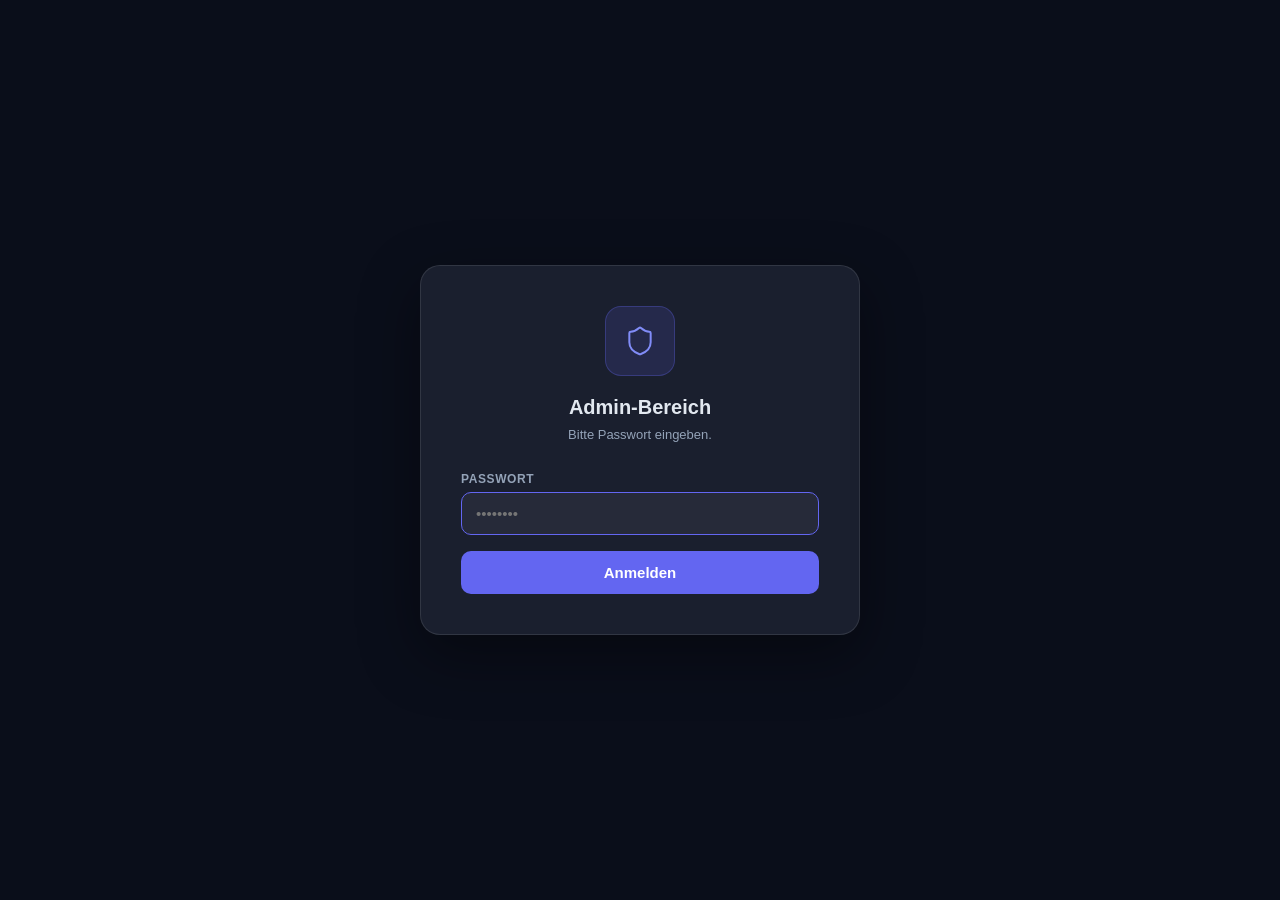
==== commit 15824a1e: "Admin: Zugangscode als PBKDF2-Token fest im HTML eingebettet Der Token wurde aus dem Passwort via PB" ====
--- a/admin.html
+++ b/admin.html
@@ -10,7 +10,6 @@
     :root {
       --bg-body: #0a0e1a;
       --bg-panel: #1a1f2e;
-      --bg-card: #1e2436;
       --text: #e2e8f0;
       --text-muted: #94a3b8;
       --border: rgba(255,255,255,0.1);
@@ -26,13 +25,7 @@
       font-family: -apple-system, BlinkMacSystemFont, 'Segoe UI', Roboto, sans-serif;
       -webkit-font-smoothing: antialiased;
     }
-    body {
-      display: flex;
-      align-items: center;
-      justify-content: center;
-      min-height: 100vh;
-      padding: 24px;
-    }
+    body { display:flex; align-items:center; justify-content:center; min-height:100vh; padding:24px; }
     .card {
       background: var(--bg-panel);
       border: 1px solid var(--border);
@@ -42,11 +35,7 @@
       max-width: 440px;
       box-shadow: 0 20px 60px rgba(0,0,0,0.4);
     }
-    .icon-wrap {
-      display: flex;
-      justify-content: center;
-      margin-bottom: 20px;
-    }
+    .icon-wrap { display:flex; justify-content:center; margin-bottom:20px; }
     .icon-box {
       background: rgba(99,102,241,0.15);
       border: 1px solid rgba(99,102,241,0.3);
@@ -54,150 +43,47 @@
       padding: 18px;
       display: inline-flex;
     }
-    h1 {
-      font-size: 20px;
-      font-weight: 700;
-      text-align: center;
-      margin-bottom: 6px;
-    }
-    .subtitle {
-      font-size: 13px;
-      color: var(--text-muted);
-      text-align: center;
-      margin-bottom: 28px;
-      line-height: 1.5;
-    }
-    .form-group { margin-bottom: 16px; }
-    label {
-      display: block;
-      font-size: 12px;
-      font-weight: 600;
-      color: var(--text-muted);
-      text-transform: uppercase;
-      letter-spacing: 0.05em;
-      margin-bottom: 6px;
-    }
+    h1 { font-size:20px; font-weight:700; text-align:center; margin-bottom:6px; }
+    .subtitle { font-size:13px; color:var(--text-muted); text-align:center; margin-bottom:28px; line-height:1.5; }
+    .form-group { margin-bottom:16px; }
+    label { display:block; font-size:12px; font-weight:600; color:var(--text-muted); text-transform:uppercase; letter-spacing:0.05em; margin-bottom:6px; }
     input[type="text"], input[type="password"] {
-      width: 100%;
-      background: rgba(255,255,255,0.05);
-      border: 1px solid var(--border);
-      border-radius: 10px;
-      padding: 12px 14px;
-      color: var(--text);
-      font-size: 15px;
-      outline: none;
-      transition: border-color 0.2s;
-    }
-    input:focus { border-color: var(--accent); }
+      width:100%; background:rgba(255,255,255,0.05); border:1px solid var(--border);
+      border-radius:10px; padding:12px 14px; color:var(--text); font-size:15px; outline:none; transition:border-color 0.2s;
+    }
+    input:focus { border-color:var(--accent); }
     .btn {
-      width: 100%;
-      padding: 13px;
-      border: none;
-      border-radius: 10px;
-      font-size: 15px;
-      font-weight: 600;
-      cursor: pointer;
-      display: flex;
-      align-items: center;
-      justify-content: center;
-      gap: 8px;
-      transition: opacity 0.2s, transform 0.1s;
-    }
-    .btn:active { transform: scale(0.98); }
-    .btn:disabled { opacity: 0.5; cursor: not-allowed; }
-    .btn-primary { background: var(--accent); color: white; margin-top: 8px; }
-    .btn-primary:hover:not(:disabled) { background: var(--accent-hover); }
-    .btn-ghost {
-      background: rgba(255,255,255,0.06);
-      color: var(--text-muted);
-      border: 1px solid var(--border);
-      margin-top: 8px;
-      font-size: 13px;
-      padding: 10px;
-    }
-    .btn-ghost:hover { background: rgba(255,255,255,0.1); }
-    .btn-danger { background: rgba(239,68,68,0.15); color: var(--danger); border: 1px solid rgba(239,68,68,0.3); }
-    .btn-danger:hover { background: rgba(239,68,68,0.25); }
+      width:100%; padding:13px; border:none; border-radius:10px; font-size:15px; font-weight:600;
+      cursor:pointer; display:flex; align-items:center; justify-content:center; gap:8px;
+      transition:opacity 0.2s, transform 0.1s; margin-top:8px;
+    }
+    .btn:active { transform:scale(0.98); }
+    .btn:disabled { opacity:0.5; cursor:not-allowed; }
+    .btn-primary { background:var(--accent); color:white; }
+    .btn-primary:hover:not(:disabled) { background:var(--accent-hover); }
+    .btn-ghost { background:rgba(255,255,255,0.06); color:var(--text-muted); border:1px solid var(--border); font-size:13px; padding:10px; }
+    .btn-ghost:hover { background:rgba(255,255,255,0.1); }
     .error-msg {
-      background: rgba(239,68,68,0.1);
-      border: 1px solid rgba(239,68,68,0.3);
-      border-radius: 8px;
-      padding: 10px 12px;
-      font-size: 13px;
-      color: var(--danger);
-      margin-bottom: 16px;
-      display: none;
+      background:rgba(239,68,68,0.1); border:1px solid rgba(239,68,68,0.3);
+      border-radius:8px; padding:10px 12px; font-size:13px; color:var(--danger); margin-bottom:16px; display:none;
     }
     .success-msg {
-      background: rgba(34,197,94,0.1);
-      border: 1px solid rgba(34,197,94,0.3);
-      border-radius: 8px;
-      padding: 10px 12px;
-      font-size: 13px;
-      color: var(--success);
-      margin-bottom: 16px;
-      display: none;
+      background:rgba(34,197,94,0.1); border:1px solid rgba(34,197,94,0.3);
+      border-radius:8px; padding:10px 12px; font-size:13px; color:var(--success); margin-bottom:16px; display:none;
     }
     .warning-box {
-      background: rgba(239,68,68,0.08);
-      border: 1px solid rgba(239,68,68,0.25);
-      border-radius: 8px;
-      padding: 10px 12px;
-      font-size: 12px;
-      color: #f87171;
-      margin: 12px 0;
-      line-height: 1.5;
-    }
-    .info-box {
-      background: rgba(99,102,241,0.08);
-      border: 1px solid rgba(99,102,241,0.2);
-      border-radius: 8px;
-      padding: 10px 12px;
-      font-size: 12px;
-      color: var(--text-muted);
-      margin: 12px 0;
-      line-height: 1.5;
-    }
-    .divider {
-      border: none;
-      border-top: 1px solid var(--border);
-      margin: 24px 0;
-    }
-    .screen { display: none; }
-    .screen.active { display: block; }
+      background:rgba(239,68,68,0.08); border:1px solid rgba(239,68,68,0.25);
+      border-radius:8px; padding:10px 12px; font-size:12px; color:#f87171; margin:12px 0; line-height:1.5;
+    }
+    .divider { border:none; border-top:1px solid var(--border); margin:24px 0; }
+    .screen { display:none; }
+    .screen.active { display:block; }
   </style>
 </head>
 <body>
 <div class="card">
 
-  <!-- ── SCREEN: SETUP (Ersteinrichtung) ──────────────── -->
-  <div id="screen-setup" class="screen">
-    <div class="icon-wrap">
-      <div class="icon-box">
-        <svg width="32" height="32" viewBox="0 0 24 24" fill="none" stroke="#818cf8" stroke-width="1.5" stroke-linecap="round" stroke-linejoin="round"><rect width="18" height="11" x="3" y="11" rx="2"/><path d="M7 11V7a5 5 0 0 1 10 0v4"/></svg>
-      </div>
-    </div>
-    <h1>Admin-Bereich einrichten</h1>
-    <p class="subtitle">Lege einen Zugangscode fest. Er wird verschlüsselt gespeichert — nicht im HTML.</p>
-    <div id="setup-error" class="error-msg"></div>
-    <div class="form-group">
-      <label>Zugangscode</label>
-      <input type="password" id="setup-code" placeholder="Mindestens 8 Zeichen"/>
-    </div>
-    <div class="form-group">
-      <label>Zugangscode bestätigen</label>
-      <input type="password" id="setup-code2" placeholder="Wiederholen"/>
-    </div>
-    <div class="info-box">
-      Der Code wird als PBKDF2-Hash in deinem Browser gespeichert — nicht in der HTML-Datei. Dieses Gerät ist danach der Admin-Rechner.
-    </div>
-    <button class="btn btn-primary" id="setup-btn" onclick="doSetup()">
-      <svg width="16" height="16" viewBox="0 0 24 24" fill="none" stroke="currentColor" stroke-width="2" stroke-linecap="round" stroke-linejoin="round"><path d="M20 13c0 5-3.5 7.5-7.66 8.95a1 1 0 0 1-.67-.01C7.5 20.5 4 18 4 13V6a1 1 0 0 1 1-1c2 0 4.5-1.2 6.24-2.72a1.17 1.17 0 0 1 1.52 0C14.51 3.81 17 5 19 5a1 1 0 0 1 1 1z"/></svg>
-      Zugangscode festlegen
-    </button>
-  </div>
-
-  <!-- ── SCREEN: LOGIN ─────────────────────────────────── -->
+  <!-- ── LOGIN ─────────────────────────────────────────── -->
   <div id="screen-login" class="screen">
     <div class="icon-wrap">
       <div class="icon-box">
@@ -205,18 +91,16 @@
       </div>
     </div>
     <h1>Admin-Bereich</h1>
-    <p class="subtitle">Bitte Zugangscode eingeben um INI-Dateien zu verwalten.</p>
+    <p class="subtitle">Bitte Passwort eingeben.</p>
     <div id="login-error" class="error-msg"></div>
     <div class="form-group">
-      <label>Zugangscode</label>
-      <input type="password" id="login-code" placeholder="••••••••"/>
-    </div>
-    <button class="btn btn-primary" id="login-btn" onclick="doLogin()">
-      Anmelden
-    </button>
+      <label>Passwort</label>
+      <input type="password" id="login-pw" placeholder="••••••••"/>
+    </div>
+    <button class="btn btn-primary" id="login-btn" onclick="doLogin()">Anmelden</button>
   </div>
 
-  <!-- ── SCREEN: HAUPTBEREICH ──────────────────────────── -->
+  <!-- ── HAUPTBEREICH ───────────────────────────────────── -->
   <div id="screen-main" class="screen">
     <div class="icon-wrap">
       <div class="icon-box">
@@ -224,7 +108,7 @@
       </div>
     </div>
     <h1>Tutor-INI erstellen</h1>
-    <p class="subtitle">Erstellt ein Schlüsselpaar für eine Lehrkraft. Die INI-Datei wird an Schülerinnen und Schüler weitergegeben. Die Daten können nur mit dem Masterpasswort entschlüsselt werden.</p>
+    <p class="subtitle">Erstellt ein Schlüsselpaar für eine Lehrkraft. Die INI-Datei wird an Schülerinnen und Schüler weitergegeben und kann nur mit dem Masterpasswort entschlüsselt werden.</p>
 
     <div id="main-error" class="error-msg"></div>
     <div id="main-success" class="success-msg"></div>
@@ -248,159 +132,83 @@
       <svg width="16" height="16" viewBox="0 0 24 24" fill="none" stroke="currentColor" stroke-width="2" stroke-linecap="round" stroke-linejoin="round"><path d="M21 15v4a2 2 0 0 1-2 2H5a2 2 0 0 1-2-2v-4"/><polyline points="7 10 12 15 17 10"/><line x1="12" y1="15" x2="12" y2="3"/></svg>
       INI-Datei erstellen &amp; speichern
     </button>
-
     <hr class="divider"/>
-
-    <button class="btn btn-ghost" onclick="showScreen('screen-login'); document.getElementById('login-code').value=''; document.getElementById('login-error').style.display='none';">
-      Abmelden
-    </button>
-    <button class="btn btn-ghost btn-danger" onclick="doResetCode()">
-      Zugangscode zurücksetzen
-    </button>
+    <button class="btn btn-ghost" onclick="doLogout()">Abmelden</button>
   </div>
 
 </div>
-
 <script>
-// ── PBKDF2-HILFSFUNKTIONEN (inline, kein Server nötig) ────
-
+// ── VERIFIKATIONSTOKEN (generiert aus Passwort "jephtha1" via PBKDF2) ──────
+// Der Token beweist, dass das eingegebene Passwort korrekt ist.
+// Das Passwort selbst ist nicht im HTML gespeichert — nur das Ergebnis
+// einer Einwegfunktion. Brute-Force wird durch 200.000 PBKDF2-Iterationen erschwert.
+const VERIFY = {
+  salt:  "jsAJjyWj5X2FMUSfDift1w==",
+  token: "nc5+7sBZla6e+lmgA16anvM5D6fkrQjUKJJH2Cr9BY0="
+};
+
+// ── HILFSFUNKTIONEN ───────────────────────────────────────
 function toB64(arr) {
-  let s = '';
-  const b = new Uint8Array(arr);
+  let s = ''; const b = new Uint8Array(arr);
   for (let i = 0; i < b.length; i++) s += String.fromCharCode(b[i]);
   return btoa(s);
 }
 function fromB64(s) { return Uint8Array.from(atob(s), c => c.charCodeAt(0)); }
 
-async function deriveKey(password, salt) {
-  const mat = await crypto.subtle.importKey(
-    'raw', new TextEncoder().encode(password), 'PBKDF2', false, ['deriveKey']
+async function deriveKeyRaw(password, salt) {
+  const mat = await crypto.subtle.importKey('raw', new TextEncoder().encode(password), 'PBKDF2', false, ['deriveKey']);
+  const key = await crypto.subtle.deriveKey(
+    { name: 'PBKDF2', salt, iterations: 200000, hash: 'SHA-256' },
+    mat, { name: 'AES-GCM', length: 256 }, true, ['encrypt']
   );
-  return crypto.subtle.deriveKey(
-    { name: 'PBKDF2', salt, iterations: 200000, hash: 'SHA-256' },
-    mat, { name: 'AES-GCM', length: 256 }, false, ['encrypt', 'decrypt']
-  );
+  return toB64(new Uint8Array(await crypto.subtle.exportKey('raw', key)));
 }
 
 async function encryptStr(str, password) {
   const salt = crypto.getRandomValues(new Uint8Array(16));
   const iv   = crypto.getRandomValues(new Uint8Array(12));
-  const key  = await deriveKey(password, salt);
-  const enc  = await crypto.subtle.encrypt({ name: 'AES-GCM', iv }, key, new TextEncoder().encode(str));
+  const mat  = await crypto.subtle.importKey('raw', new TextEncoder().encode(password), 'PBKDF2', false, ['deriveKey']);
+  const key  = await crypto.subtle.deriveKey(
+    { name: 'PBKDF2', salt, iterations: 200000, hash: 'SHA-256' },
+    mat, { name: 'AES-GCM', length: 256 }, false, ['encrypt']
+  );
+  const enc = await crypto.subtle.encrypt({ name: 'AES-GCM', iv }, key, new TextEncoder().encode(str));
   return { salt: toB64(salt), iv: toB64(iv), data: toB64(new Uint8Array(enc)) };
 }
 
-async function decryptStr(obj, password) {
-  const key = await deriveKey(password, fromB64(obj.salt));
-  const dec = await crypto.subtle.decrypt({ name: 'AES-GCM', iv: fromB64(obj.iv) }, key, fromB64(obj.data));
-  return new TextDecoder().decode(dec);
-}
-
-async function createToken(password) { return encryptStr('kf_admin_v1', password); }
-async function checkToken(tok, password) {
-  try { return (await decryptStr(tok, password)) === 'kf_admin_v1'; }
-  catch(e) { return false; }
-}
-
-// ── RSA + INI-ERSTELLUNG ──────────────────────────────────
-
-async function createIni(teacherName, masterPassword) {
-  const pair = await crypto.subtle.generateKey(
-    { name: 'RSA-OAEP', modulusLength: 2048, publicExponent: new Uint8Array([1,0,1]), hash: 'SHA-256' },
-    true, ['encrypt', 'decrypt']
-  );
-  const pubJwk  = await crypto.subtle.exportKey('jwk', pair.publicKey);
-  const privJwk = await crypto.subtle.exportKey('jwk', pair.privateKey);
-  const encPriv = await encryptStr(JSON.stringify(privJwk), masterPassword);
-  return JSON.stringify({
-    kanbanfluss_ini: true, version: 1,
-    teacherName, publicKey: pubJwk, encryptedPrivateKey: encPriv,
-    createdAt: new Date().toISOString()
-  }, null, 2);
-}
-
-// ── STORAGE KEY ───────────────────────────────────────────
-
-const ADMIN_TOKEN_KEY = 'kf_admin_token';
+// ── PASSWORT-PRÜFUNG ──────────────────────────────────────
+async function verifyPassword(entered) {
+  const derived = await deriveKeyRaw(entered, fromB64(VERIFY.salt));
+  return derived === VERIFY.token;
+}
 
 // ── SCREEN-VERWALTUNG ─────────────────────────────────────
-
 function showScreen(id) {
   document.querySelectorAll('.screen').forEach(s => s.classList.remove('active'));
   document.getElementById(id).classList.add('active');
 }
-
-function showError(elId, msg) {
-  const el = document.getElementById(elId);
-  el.textContent = msg;
-  el.style.display = 'block';
-}
-function clearMessages() {
-  ['setup-error','login-error','main-error','main-success'].forEach(id => {
-    const el = document.getElementById(id);
-    if (el) { el.textContent = ''; el.style.display = 'none'; }
-  });
-}
-
-// ── INIT ──────────────────────────────────────────────────
-
-function init() {
-  const stored = localStorage.getItem(ADMIN_TOKEN_KEY);
-  if (stored) {
-    showScreen('screen-login');
-    setTimeout(() => document.getElementById('login-code').focus(), 100);
-  } else {
-    showScreen('screen-setup');
-    setTimeout(() => document.getElementById('setup-code').focus(), 100);
-  }
-}
-
-// ── SETUP ─────────────────────────────────────────────────
-
-async function doSetup() {
-  clearMessages();
-  const code  = document.getElementById('setup-code').value;
-  const code2 = document.getElementById('setup-code2').value;
-  if (code.length < 8) { showError('setup-error', 'Zugangscode muss mindestens 8 Zeichen haben.'); return; }
-  if (code !== code2)  { showError('setup-error', 'Codes stimmen nicht überein.'); return; }
-
-  const btn = document.getElementById('setup-btn');
-  btn.disabled = true; btn.textContent = 'Wird eingerichtet…';
-
-  try {
-    const token = await createToken(code);
-    localStorage.setItem(ADMIN_TOKEN_KEY, JSON.stringify(token));
-    document.getElementById('setup-code').value = '';
-    document.getElementById('setup-code2').value = '';
-    showScreen('screen-main');
-  } catch(e) {
-    showError('setup-error', 'Fehler: ' + e.message);
-  } finally {
-    btn.disabled = false; btn.textContent = 'Zugangscode festlegen';
-  }
-}
+function showError(id, msg) { const el = document.getElementById(id); el.textContent = msg; el.style.display = 'block'; }
+function clearMsgs() { ['login-error','main-error','main-success'].forEach(id => { const el = document.getElementById(id); if(el){ el.textContent=''; el.style.display='none'; }}); }
 
 // ── LOGIN ─────────────────────────────────────────────────
-
 async function doLogin() {
-  clearMessages();
-  const code = document.getElementById('login-code').value;
-  if (!code) { showError('login-error', 'Bitte Zugangscode eingeben.'); return; }
+  clearMsgs();
+  const pw  = document.getElementById('login-pw').value;
+  if (!pw) { showError('login-error', 'Bitte Passwort eingeben.'); return; }
 
   const btn = document.getElementById('login-btn');
   btn.disabled = true; btn.textContent = 'Prüfe…';
 
   try {
-    const stored = JSON.parse(localStorage.getItem(ADMIN_TOKEN_KEY));
-    const ok = await checkToken(stored, code);
+    const ok = await verifyPassword(pw);
     if (!ok) {
-      showError('login-error', 'Falscher Zugangscode.');
-      document.getElementById('login-code').value = '';
-      return;
-    }
-    document.getElementById('login-code').value = '';
-    showScreen('screen-main');
-    setTimeout(() => document.getElementById('ini-name').focus(), 100);
+      showError('login-error', 'Falsches Passwort.');
+      document.getElementById('login-pw').value = '';
+    } else {
+      document.getElementById('login-pw').value = '';
+      showScreen('screen-main');
+      setTimeout(() => document.getElementById('ini-name').focus(), 100);
+    }
   } catch(e) {
     showError('login-error', 'Fehler bei der Prüfung.');
   } finally {
@@ -408,10 +216,16 @@
   }
 }
 
+function doLogout() {
+  clearMsgs();
+  ['ini-name','ini-pw','ini-pw2'].forEach(id => { const el = document.getElementById(id); if(el) el.value = ''; });
+  showScreen('screen-login');
+  setTimeout(() => document.getElementById('login-pw').focus(), 100);
+}
+
 // ── INI ERSTELLEN ─────────────────────────────────────────
-
 async function doCreateIni() {
-  clearMessages();
+  clearMsgs();
   const name = document.getElementById('ini-name').value.trim();
   const pw   = document.getElementById('ini-pw').value;
   const pw2  = document.getElementById('ini-pw2').value;
@@ -424,7 +238,21 @@
   btn.disabled = true; btn.textContent = 'Schlüssel werden generiert…';
 
   try {
-    const iniJson = await createIni(name, pw);
+    // RSA-Schlüsselpaar erstellen
+    const pair = await crypto.subtle.generateKey(
+      { name: 'RSA-OAEP', modulusLength: 2048, publicExponent: new Uint8Array([1,0,1]), hash: 'SHA-256' },
+      true, ['encrypt', 'decrypt']
+    );
+    const pubJwk  = await crypto.subtle.exportKey('jwk', pair.publicKey);
+    const privJwk = await crypto.subtle.exportKey('jwk', pair.privateKey);
+    const encPriv = await encryptStr(JSON.stringify(privJwk), pw);
+
+    const iniJson = JSON.stringify({
+      kanbanfluss_ini: true, version: 1,
+      teacherName: name, publicKey: pubJwk, encryptedPrivateKey: encPriv,
+      createdAt: new Date().toISOString()
+    }, null, 2);
+
     const suggestedName = name.replace(/\s+/g, '_') + '.ini';
 
     if (window.showSaveFilePicker) {
@@ -434,10 +262,9 @@
           types: [{ description: 'EDUBAN Tutor-INI', accept: { 'application/json': ['.ini'] } }],
         });
         const w = await handle.createWritable();
-        await w.write(iniJson);
-        await w.close();
+        await w.write(iniJson); await w.close();
       } catch(e) {
-        if (e.name === 'AbortError') return; // Nutzer hat abgebrochen
+        if (e.name === 'AbortError') return;
         throw e;
       }
     } else {
@@ -448,10 +275,7 @@
       URL.revokeObjectURL(url);
     }
 
-    document.getElementById('ini-name').value = '';
-    document.getElementById('ini-pw').value   = '';
-    document.getElementById('ini-pw2').value  = '';
-
+    ['ini-name','ini-pw','ini-pw2'].forEach(id => { const el = document.getElementById(id); if(el) el.value=''; });
     const suc = document.getElementById('main-success');
     suc.textContent = `✅ "${suggestedName}" wurde erstellt und gespeichert.`;
     suc.style.display = 'block';
@@ -463,22 +287,12 @@
   }
 }
 
-// ── ZUGANGSCODE ZURÜCKSETZEN ──────────────────────────────
-
-function doResetCode() {
-  if (!confirm('Zugangscode wirklich zurücksetzen?\n\nDanach muss ein neuer Code eingerichtet werden.')) return;
-  localStorage.removeItem(ADMIN_TOKEN_KEY);
-  showScreen('screen-setup');
-  setTimeout(() => document.getElementById('setup-code').focus(), 100);
-}
-
-// ── ENTER-TASTE ───────────────────────────────────────────
-
+// ── ENTER-TASTE & INIT ────────────────────────────────────
 document.addEventListener('DOMContentLoaded', () => {
-  document.getElementById('setup-code2').addEventListener('keydown', e => { if (e.key === 'Enter') doSetup(); });
-  document.getElementById('login-code').addEventListener('keydown',  e => { if (e.key === 'Enter') doLogin(); });
-  document.getElementById('ini-pw2').addEventListener('keydown',     e => { if (e.key === 'Enter') doCreateIni(); });
-  init();
+  document.getElementById('login-pw').addEventListener('keydown', e => { if (e.key === 'Enter') doLogin(); });
+  document.getElementById('ini-pw2').addEventListener('keydown', e => { if (e.key === 'Enter') doCreateIni(); });
+  showScreen('screen-login');
+  setTimeout(() => document.getElementById('login-pw').focus(), 100);
 });
 </script>
 </body>
